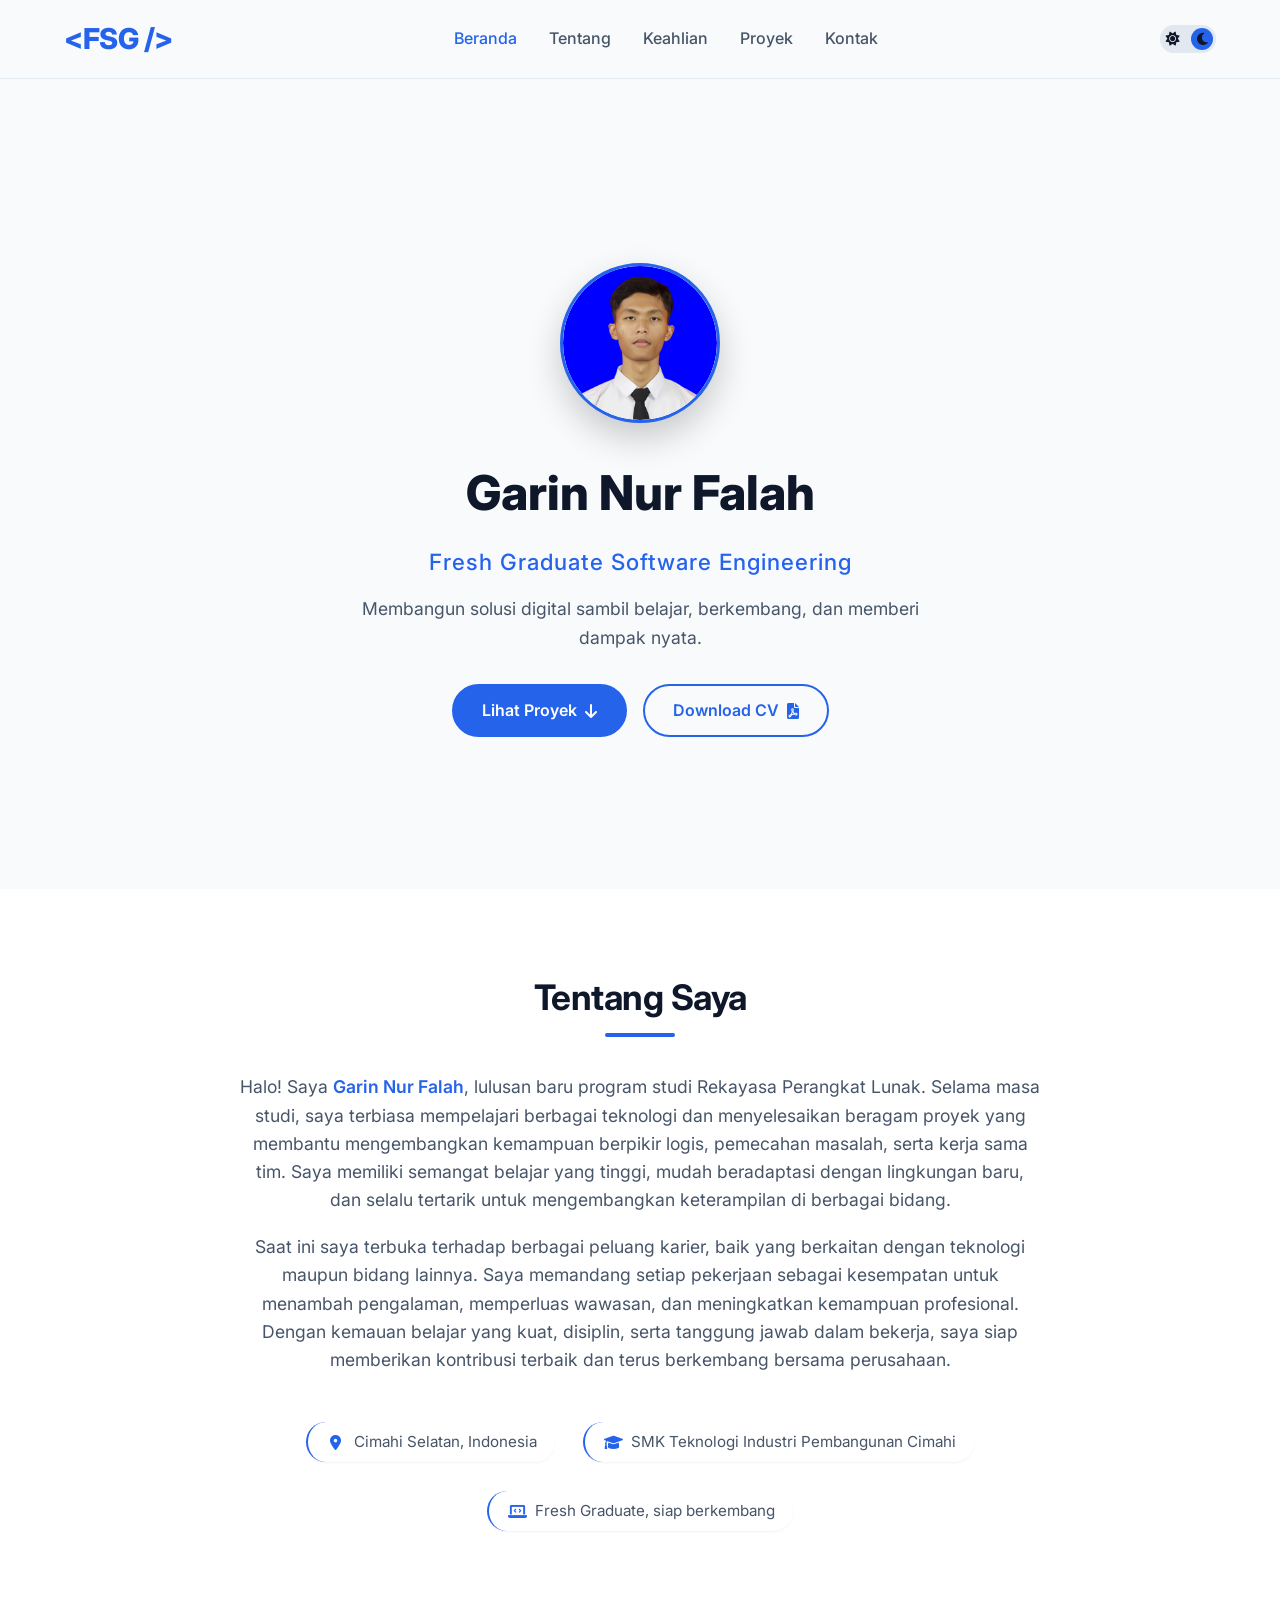
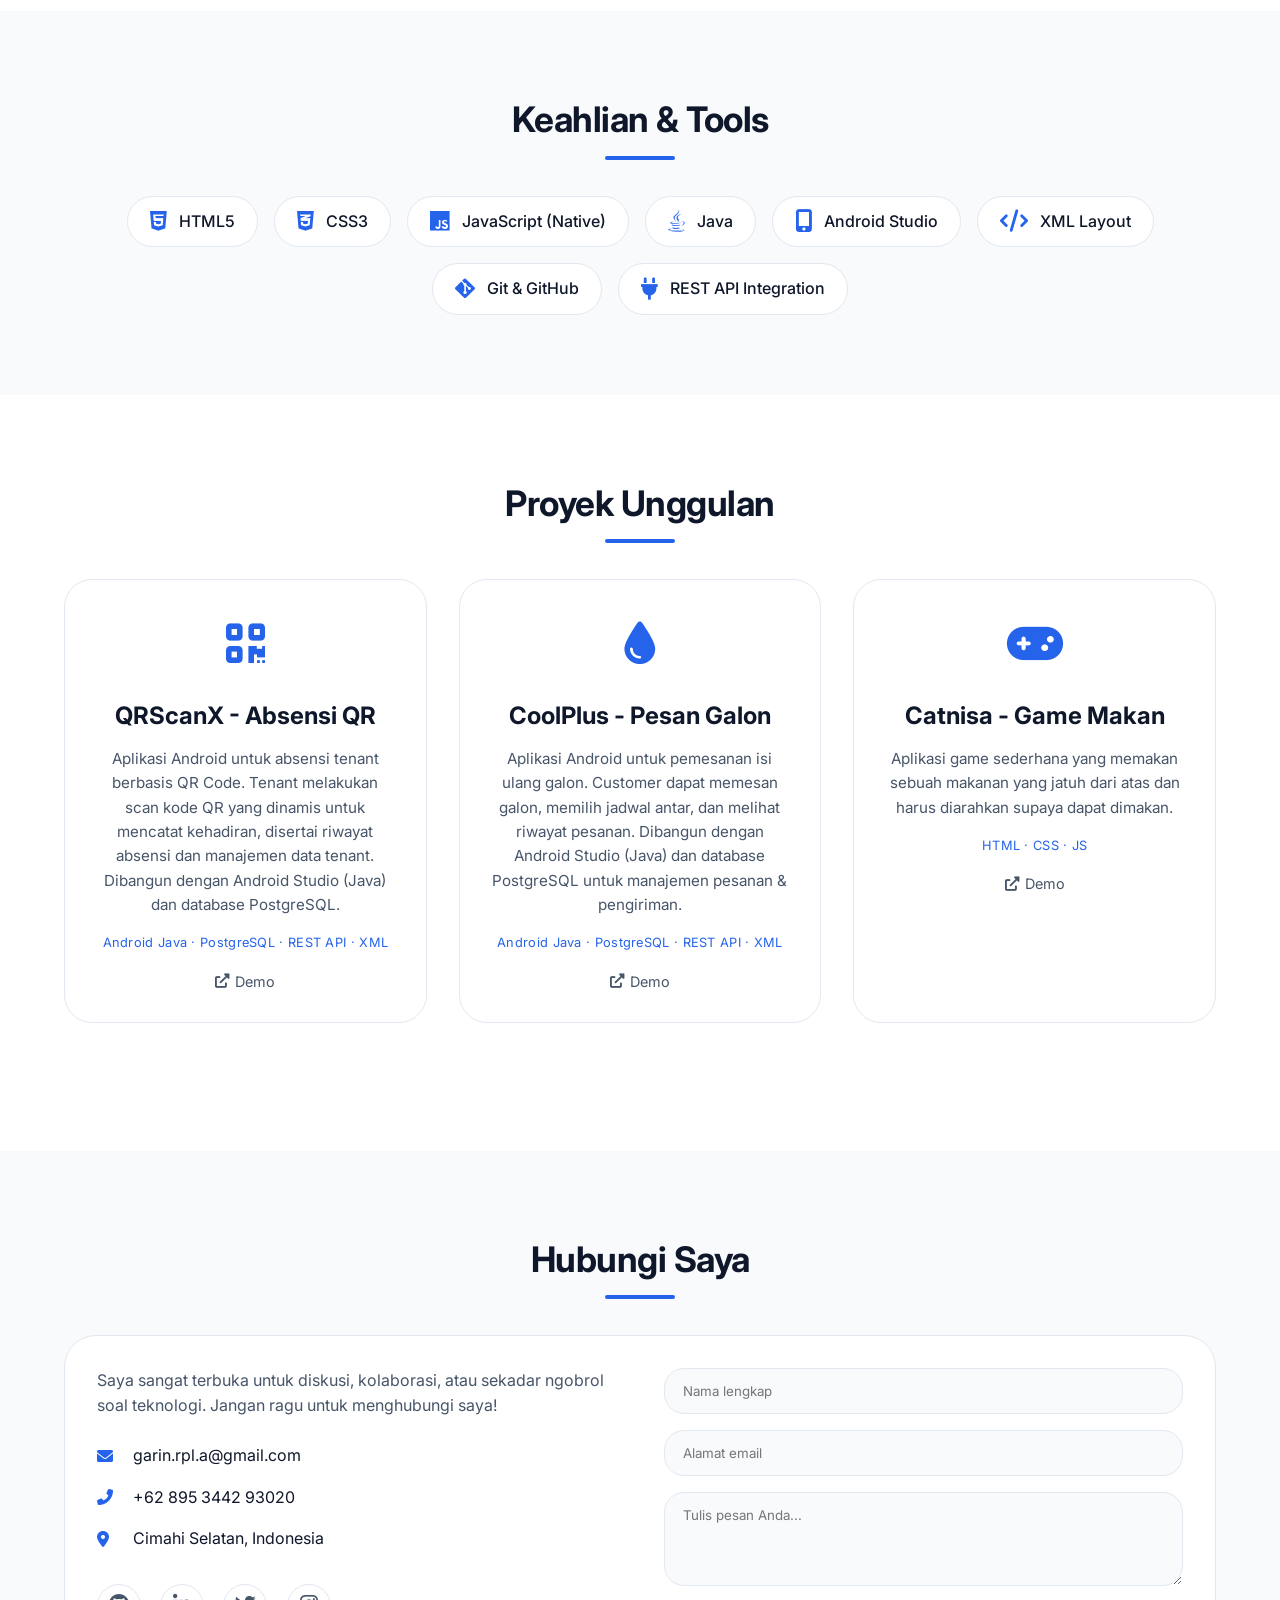
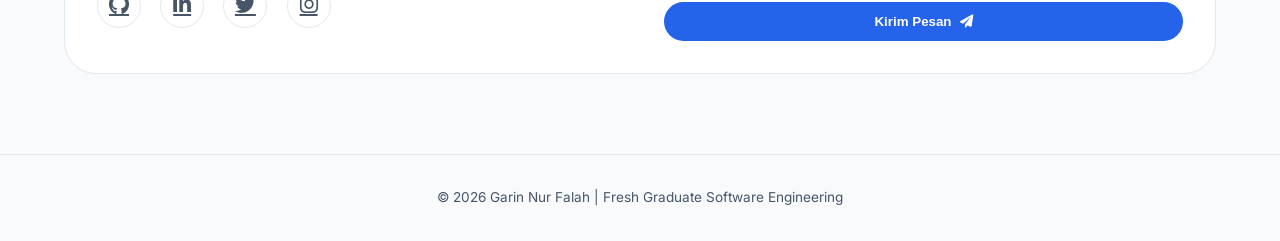
==== index.html @ 26858c57 "Fix HTML encoding issues in index.html" ====
<!DOCTYPE html>
<html lang="id">
<head>
    <meta charset="UTF-8">
    <meta name="viewport" content="width=device-width, initial-scale=1.0, viewport-fit=cover">
    <title>Portofolio | Fresh Graduate Software Engineering</title>
    <link href="https://fonts.googleapis.com/css2?family=Inter:opsz,wght@14..32,300;14..32,400;14..32,600;14..32,700;14..32,800&display=swap" rel="stylesheet">
    <link rel="stylesheet" href="https://cdnjs.cloudflare.com/ajax/libs/font-awesome/6.0.0-beta3/css/all.min.css">
    <link rel="stylesheet" href="style.css">
</head>
<body>
    <nav class="navbar">
        <div class="container nav-container">
            <div class="logo">
                <a href="#">&lt;FSG /&gt;</a>
            </div>
            <ul class="nav-links">
                <li><a href="#home" class="nav-link active">Beranda</a></li>
                <li><a href="#about" class="nav-link">Tentang</a></li>
                <li><a href="#skills" class="nav-link">Keahlian</a></li>
                <li><a href="#projects" class="nav-link">Proyek</a></li>
                <li><a href="#contact" class="nav-link">Kontak</a></li>
            </ul>
            <div class="theme-toggle">
                <i class="fas fa-sun"></i>
                <i class="fas fa-moon"></i>
                <div class="toggle-ball"></div>
            </div>
            <div class="mobile-menu">
                <i class="fas fa-bars"></i>
            </div>
        </div>
    </nav>

    <main>
        <section id="home" class="hero">
            <div class="container hero-container">
                <div class="avatar">
                    <img src="garin.png" alt="Foto Profil">
                </div>
                <h1 class="hero-name">Garin Nur Falah</h1>
                <p class="hero-title">Fresh Graduate Software Engineering</p>
                <p class="hero-desc">Membangun solusi digital sambil belajar, berkembang, dan memberi dampak nyata.</p>
                <div class="hero-buttons">
                    <a href="#projects" class="btn btn-primary">Lihat Proyek <i class="fas fa-arrow-down"></i></a>
                    <a href="#" class="btn btn-outline">Download CV <i class="fas fa-file-pdf"></i></a>
                </div>
            </div>
        </section>

        <section id="about" class="about">
            <div class="container">
                <h2 class="section-title">Tentang Saya</h2>
                <div class="about-content">
                    <p>
                        Halo! Saya <span class="highlight">Garin Nur Falah</span>, lulusan baru program studi Rekayasa Perangkat Lunak.
                        Selama masa studi, saya terbiasa mempelajari berbagai teknologi dan menyelesaikan beragam proyek yang membantu
                        mengembangkan kemampuan berpikir logis, pemecahan masalah, serta kerja sama tim. Saya memiliki semangat belajar yang tinggi,
                        mudah beradaptasi dengan lingkungan baru, dan selalu tertarik untuk mengembangkan keterampilan di berbagai bidang.
                    </p>

                    <p>
                        Saat ini saya terbuka terhadap berbagai peluang karier, baik yang berkaitan dengan teknologi maupun bidang lainnya.
                        Saya memandang setiap pekerjaan sebagai kesempatan untuk menambah pengalaman, memperluas wawasan, dan meningkatkan kemampuan profesional.
                        Dengan kemauan belajar yang kuat, disiplin, serta tanggung jawab dalam bekerja, saya siap memberikan kontribusi terbaik
                        dan terus berkembang bersama perusahaan.
                    </p>
                    <div class="about-info">
                        <div><i class="fas fa-map-marker-alt"></i> Cimahi Selatan, Indonesia</div>
                        <div><i class="fas fa-graduation-cap"></i> SMK Teknologi Industri Pembangunan Cimahi</div>
                        <div><i class="fas fa-laptop-code"></i> Fresh Graduate, siap berkembang</div>
                    </div>
                </div>
            </div>
        </section>

        <section id="skills" class="skills">
    <div class="container">
        <h2 class="section-title">Keahlian & Tools</h2>
        <div class="skills-grid">
            <div class="skill-card"><i class="fab fa-html5"></i> HTML5</div>
            <div class="skill-card"><i class="fab fa-css3-alt"></i> CSS3</div>
            <div class="skill-card"><i class="fab fa-js"></i> JavaScript (Native)</div>
            <div class="skill-card"><i class="fab fa-java"></i> Java</div>
            <div class="skill-card"><i class="fas fa-mobile-alt"></i> Android Studio</div>
            <div class="skill-card"><i class="fas fa-code"></i> XML Layout</div>
            <div class="skill-card"><i class="fab fa-git-alt"></i> Git & GitHub</div>
            <div class="skill-card"><i class="fas fa-plug"></i> REST API Integration</div>
        </div>
    </div>
</section>

        <section id="projects" class="projects">
            <div class="container">
                <h2 class="section-title">Proyek Unggulan</h2>
                <div class="projects-grid">
                   <div class="project-card">
    <div class="project-icon"><i class="fas fa-qrcode"></i></div>
    <h3>QRScanX - Absensi QR</h3>
    <p>Aplikasi Android untuk absensi tenant berbasis QR Code. Tenant melakukan scan kode QR yang dinamis untuk mencatat kehadiran, disertai riwayat absensi dan manajemen data tenant. Dibangun dengan Android Studio (Java) dan database PostgreSQL.</p>
    <div class="project-tech">Android Java · PostgreSQL · REST API · XML</div>
    <div class="project-links">
        <a href="#"><i class="fas fa-external-link-alt"></i> Demo</a>
    </div>
</div>
<div class="project-card">
    <div class="project-icon"><i class="fas fa-tint"></i></div>
    <h3>CoolPlus - Pesan Galon</h3>
    <p>Aplikasi Android untuk pemesanan isi ulang galon. Customer dapat memesan galon, memilih jadwal antar, dan melihat riwayat pesanan. Dibangun dengan Android Studio (Java) dan database PostgreSQL untuk manajemen pesanan & pengiriman.</p>
    <div class="project-tech">Android Java · PostgreSQL · REST API · XML</div>
    <div class="project-links">
        <a href="#"><i class="fas fa-external-link-alt"></i> Demo</a>
    </div>
</div>
<div class="project-card">
    <div class="project-icon"><i class="fas fa-gamepad"></i></div>
    <h3>Catnisa - Game Makan</h3>
    <p>Aplikasi game sederhana yang memakan sebuah makanan yang jatuh dari atas dan harus diarahkan supaya dapat dimakan.</p>
    <div class="project-tech">HTML · CSS · JS</div>
    <div class="project-links">
        <a href="#"><i class="fas fa-external-link-alt"></i> Demo</a>
    </div>
</div>
                </div>
            </div>
        </section>

        <section id="contact" class="contact">
            <div class="container">
                <h2 class="section-title">Hubungi Saya</h2>
                <div class="contact-wrapper">
                    <div class="contact-info">
                        <p>Saya sangat terbuka untuk diskusi, kolaborasi, atau sekadar ngobrol soal teknologi. Jangan ragu untuk menghubungi saya!</p>
                        <div class="contact-details">
                            <div><i class="fas fa-envelope"></i> garin.rpl.a@gmail.com</div>
                            <div><i class="fas fa-phone-alt"></i> +62 895 3442 93020</div>
                            <div><i class="fas fa-map-marker-alt"></i> Cimahi Selatan, Indonesia</div>
                        </div>
                        <div class="social-links">
                            <a href="#" aria-label="GitHub"><i class="fab fa-github"></i></a>
                            <a href="#" aria-label="LinkedIn"><i class="fab fa-linkedin-in"></i></a>
                            <a href="#" aria-label="Twitter"><i class="fab fa-twitter"></i></a>
                            <a href="#" aria-label="Instagram"><i class="fab fa-instagram"></i></a>
                        </div>
                    </div>
                    <form class="contact-form" id="contactForm">
                        <input type="text" placeholder="Nama lengkap" required>
                        <input type="email" placeholder="Alamat email" required>
                        <textarea rows="4" placeholder="Tulis pesan Anda..."></textarea>
                        <button type="submit" class="btn btn-primary">Kirim Pesan <i class="fas fa-paper-plane"></i></button>
                    </form>
                </div>
            </div>
        </section>
    </main>

    <footer class="footer">
        <div class="container">
            <p>&copy; 2026 Garin Nur Falah | Fresh Graduate Software Engineering</p>
        </div>
    </footer>

    <script src="script.js"></script>
</body>
</html>
---- style.css ----
/* RESET & VARIABLES GLOBAL - Tema Profesional (Biru Slate) */
* {
    margin: 0;
    padding: 0;
    box-sizing: border-box;
}

html {
    scroll-behavior: smooth;
}

body {
    font-family: 'Inter', sans-serif;
    background-color: var(--bg-primary);
    color: var(--text-primary);
    line-height: 1.6;
    overflow-x: hidden;
    transition: background-color 0.3s ease, color 0.2s ease;
}

/* Default: Dark Mode */
:root {
    --bg-primary: #0f172a;
    --bg-secondary: #1e293b;
    --card-bg: #1e293b;
    --accent: #3b82f6;
    --accent-hover: #2563eb;
    --text-primary: #f1f5f9;
    --text-secondary: #cbd5e1;
    --border-light: #334155;
    --transition: all 0.3s cubic-bezier(0.25, 0.46, 0.45, 0.94);
}

/* Light Mode */
body.light-mode {
    --bg-primary: #f8fafc;
    --bg-secondary: #ffffff;
    --card-bg: #ffffff;
    --accent: #2563eb;
    --accent-hover: #1d4ed8;
    --text-primary: #0f172a;
    --text-secondary: #475569;
    --border-light: #e2e8f0;
}

.container {
    max-width: 1200px;
    margin: 0 auto;
    padding: 0 24px;
}

/* TYPOGRAPHY - tanpa gradasi */
.section-title {
    font-size: 2.2rem;
    font-weight: 700;
    text-align: center;
    margin-bottom: 3rem;
    position: relative;
    display: inline-block;
    width: 100%;
    letter-spacing: -0.5px;
    color: var(--text-primary);
}

.section-title::after {
    content: '';
    position: absolute;
    bottom: -12px;
    left: 50%;
    transform: translateX(-50%);
    width: 70px;
    height: 4px;
    background: var(--accent);
    border-radius: 4px;
}

/* NAVBAR */
.navbar {
    position: sticky;
    top: 0;
    background: var(--bg-primary);
    backdrop-filter: blur(0px);
    z-index: 1000;
    border-bottom: 1px solid var(--border-light);
    padding: 1rem 0;
    transition: background 0.3s;
}

.nav-container {
    display: flex;
    justify-content: space-between;
    align-items: center;
}

.logo a {
    font-size: 1.8rem;
    font-weight: 800;
    text-decoration: none;
    color: var(--accent);
    letter-spacing: -0.5px;
}

.nav-links {
    display: flex;
    gap: 2rem;
    list-style: none;
}

.nav-link {
    text-decoration: none;
    color: var(--text-secondary);
    font-weight: 500;
    transition: var(--transition);
    font-size: 1rem;
}

.nav-link:hover, .nav-link.active {
    color: var(--accent);
}

/* Theme Toggle Switch (modern slider) */
.theme-toggle {
    width: 56px;
    height: 28px;
    background: var(--border-light);
    border-radius: 40px;
    display: flex;
    align-items: center;
    justify-content: space-between;
    padding: 0 6px;
    position: relative;
    cursor: pointer;
    transition: 0.2s;
}

.theme-toggle i {
    font-size: 14px;
    color: var(--text-primary);
    z-index: 1;
}

.theme-toggle .toggle-ball {
    position: absolute;
    width: 22px;
    height: 22px;
    background: var(--accent);
    border-radius: 50%;
    left: 3px;
    transition: transform 0.25s ease;
}

body.light-mode .theme-toggle .toggle-ball {
    transform: translateX(28px);
}

.mobile-menu {
    display: none;
    font-size: 1.6rem;
    cursor: pointer;
    color: var(--text-primary);
}

/* HERO */
.hero {
    min-height: 90vh;
    display: flex;
    align-items: center;
    text-align: center;
    padding: 4rem 0 2rem;
}

.hero-container {
    display: flex;
    flex-direction: column;
    align-items: center;
}

.avatar {
    width: 160px;
    height: 160px;
    background: var(--bg-secondary);
    border-radius: 50%;
    display: flex;
    align-items: center;
    justify-content: center;
    margin-bottom: 2rem;
    border: 3px solid var(--accent);
    box-shadow: 0 15px 35px rgba(0, 0, 0, 0.2);
    transition: var(--transition);
    overflow: hidden;
}

.avatar img {
    width: 100%;
    height: 100%;
    object-fit: cover;
    border-radius: 50%;
}

.hero-name {
    font-size: 3rem;
    font-weight: 800;
    color: var(--text-primary);
    margin-bottom: 0.75rem;
}

.hero-title {
    font-size: 1.4rem;
    font-weight: 500;
    color: var(--accent);
    letter-spacing: 1px;
    margin-bottom: 1rem;
}

.hero-desc {
    color: var(--text-secondary);
    max-width: 600px;
    margin-bottom: 2rem;
    font-size: 1.1rem;
}

/* BUTTONS */
.btn {
    display: inline-flex;
    align-items: center;
    gap: 8px;
    padding: 12px 28px;
    border-radius: 40px;
    font-weight: 600;
    text-decoration: none;
    transition: var(--transition);
    border: 2px solid transparent;
    cursor: pointer;
}

.btn-primary {
    background: var(--accent);
    color: #ffffff;
    border-color: var(--accent);
}

.btn-primary:hover {
    background: transparent;
    color: var(--accent);
    border-color: var(--accent);
    transform: translateY(-3px);
}

.btn-outline {
    border: 2px solid var(--accent);
    color: var(--accent);
    background: transparent;
}

.btn-outline:hover {
    background: var(--accent);
    color: #ffffff;
    transform: translateY(-3px);
}

.hero-buttons {
    display: flex;
    gap: 1rem;
    flex-wrap: wrap;
    justify-content: center;
}

/* ABOUT */
.about {
    padding: 5rem 0;
    background-color: var(--bg-secondary);
}

.about-content {
    max-width: 800px;
    margin: 0 auto;
    text-align: center;
    font-size: 1.1rem;
    color: var(--text-secondary);
}

.about-content p {
    margin-bottom: 1.2rem;
}

.highlight {
    color: var(--accent);
    font-weight: 600;
}

.about-info {
    display: flex;
    flex-wrap: wrap;
    justify-content: center;
    gap: 1.8rem;
    margin-top: 2rem;
    padding-top: 1rem;
}

.about-info div {
    display: flex;
    align-items: center;
    gap: 8px;
    font-size: 0.95rem;
    background: var(--card-bg);
    padding: 8px 18px;
    border-radius: 40px;
    border-left: 2px solid var(--accent);
    box-shadow: 0 1px 2px rgba(0,0,0,0.05);
}

.about-info i {
    color: var(--accent);
    width: 20px;
}

/* SKILLS */
.skills {
    padding: 5rem 0;
}

.skills-grid {
    display: flex;
    flex-wrap: wrap;
    justify-content: center;
    gap: 1rem;
}

.skill-card {
    background: var(--card-bg);
    padding: 12px 22px;
    border-radius: 40px;
    display: inline-flex;
    align-items: center;
    gap: 12px;
    font-weight: 500;
    font-size: 1rem;
    transition: var(--transition);
    border: 1px solid var(--border-light);
    color: var(--text-primary);
}

.skill-card i {
    font-size: 1.4rem;
    color: var(--accent);
}

.skill-card:hover {
    transform: translateY(-5px);
    border-color: var(--accent);
    box-shadow: 0 10px 20px rgba(59, 130, 246, 0.15);
    background: var(--bg-secondary);
}

/* PROJECTS */
.projects {
    padding: 5rem 0;
    background: var(--bg-secondary);
}

.projects-grid {
    display: grid;
    grid-template-columns: repeat(auto-fit, minmax(320px, 1fr));
    gap: 2rem;
    margin-bottom: 3rem;
}

.project-card {
    background: var(--card-bg);
    border-radius: 28px;
    padding: 1.8rem;
    transition: var(--transition);
    border: 1px solid var(--border-light);
    text-align: center;
    color: var(--text-primary);
}

.project-card:hover {
    transform: translateY(-8px);
    border-color: var(--accent);
    box-shadow: 0 20px 30px -12px rgba(0, 0, 0, 0.2);
}

.project-icon {
    font-size: 2.8rem;
    color: var(--accent);
    margin-bottom: 1rem;
}

.project-card h3 {
    font-size: 1.5rem;
    margin-bottom: 0.75rem;
}

.project-card p {
    color: var(--text-secondary);
    font-size: 0.95rem;
    margin-bottom: 1rem;
}

.project-tech {
    font-size: 0.8rem;
    color: var(--accent);
    margin: 1rem 0;
    letter-spacing: 0.3px;
}

.project-links {
    display: flex;
    justify-content: center;
    gap: 1.5rem;
}

.project-links a {
    text-decoration: none;
    color: var(--text-secondary);
    transition: var(--transition);
    font-size: 0.9rem;
    display: inline-flex;
    align-items: center;
    gap: 6px;
}

.project-links a:hover {
    color: var(--accent);
}

.more-projects {
    text-align: center;
}

/* CONTACT */
.contact {
    padding: 5rem 0;
}

.contact-wrapper {
    display: grid;
    grid-template-columns: 1fr 1fr;
    gap: 3rem;
    background: var(--bg-secondary);
    border-radius: 32px;
    padding: 2rem;
    border: 1px solid var(--border-light);
}

.contact-info p {
    color: var(--text-secondary);
    margin-bottom: 1.5rem;
}

.contact-details div {
    margin-bottom: 1rem;
    display: flex;
    align-items: center;
    gap: 12px;
    color: var(--text-primary);
}

.contact-details i {
    color: var(--accent);
    width: 24px;
}

.social-links {
    display: flex;
    gap: 1.2rem;
    margin-top: 2rem;
}

.social-links a {
    background: var(--card-bg);
    width: 44px;
    height: 44px;
    display: flex;
    align-items: center;
    justify-content: center;
    border-radius: 50%;
    font-size: 1.3rem;
    color: var(--text-secondary);
    transition: var(--transition);
    border: 1px solid var(--border-light);
}

.social-links a:hover {
    background: var(--accent);
    color: #ffffff;
    transform: translateY(-3px);
}

.contact-form {
    display: flex;
    flex-direction: column;
    gap: 1rem;
}

.contact-form input, .contact-form textarea {
    background: var(--bg-primary);
    border: 1px solid var(--border-light);
    padding: 14px 18px;
    border-radius: 20px;
    color: var(--text-primary);
    font-family: inherit;
    transition: var(--transition);
}

.contact-form input:focus, .contact-form textarea:focus {
    outline: none;
    border-color: var(--accent);
    box-shadow: 0 0 0 2px rgba(59, 130, 246, 0.2);
}

.contact-form button {
    background: var(--accent);
    border: none;
    font-weight: 600;
    justify-content: center;
    color: white;
}

/* FOOTER */
.footer {
    padding: 2rem 0;
    text-align: center;
    border-top: 1px solid var(--border-light);
    color: var(--text-secondary);
    font-size: 0.85rem;
}

.footer i {
    margin: 0 4px;
}

/* ANIMASI FADE-IN */
.fade-section {
    opacity: 0;
    transform: translateY(30px);
    transition: opacity 0.7s ease, transform 0.7s ease;
}

.fade-section.visible {
    opacity: 1;
    transform: translateY(0);
}

/* RESPONSIVE */
@media (max-width: 768px) {
    .nav-links {
        position: fixed;
        top: 70px;
        left: -100%;
        width: 70%;
        height: calc(100vh - 70px);
        background: var(--bg-primary);
        backdrop-filter: blur(0px);
        flex-direction: column;
        align-items: center;
        justify-content: center;
        transition: 0.3s ease;
        gap: 2rem;
        border-right: 1px solid var(--border-light);
        z-index: 999;
    }

    .nav-links.active {
        left: 0;
    }

    .mobile-menu {
        display: block;
    }

    .hero-name {
        font-size: 2.2rem;
    }

    .hero-title {
        font-size: 1.2rem;
    }

    .contact-wrapper {
        grid-template-columns: 1fr;
    }

    .section-title {
        font-size: 1.9rem;
    }
    
    .about-info {
        flex-direction: column;
        align-items: center;
    }

    .theme-toggle {
        margin-right: 1rem;
    }
}

@media (max-width: 480px) {
    .container {
        padding: 0 20px;
    }
    
    .hero-buttons {
        flex-direction: column;
        width: 80%;
    }
    
    .btn {
        justify-content: center;
    }
}
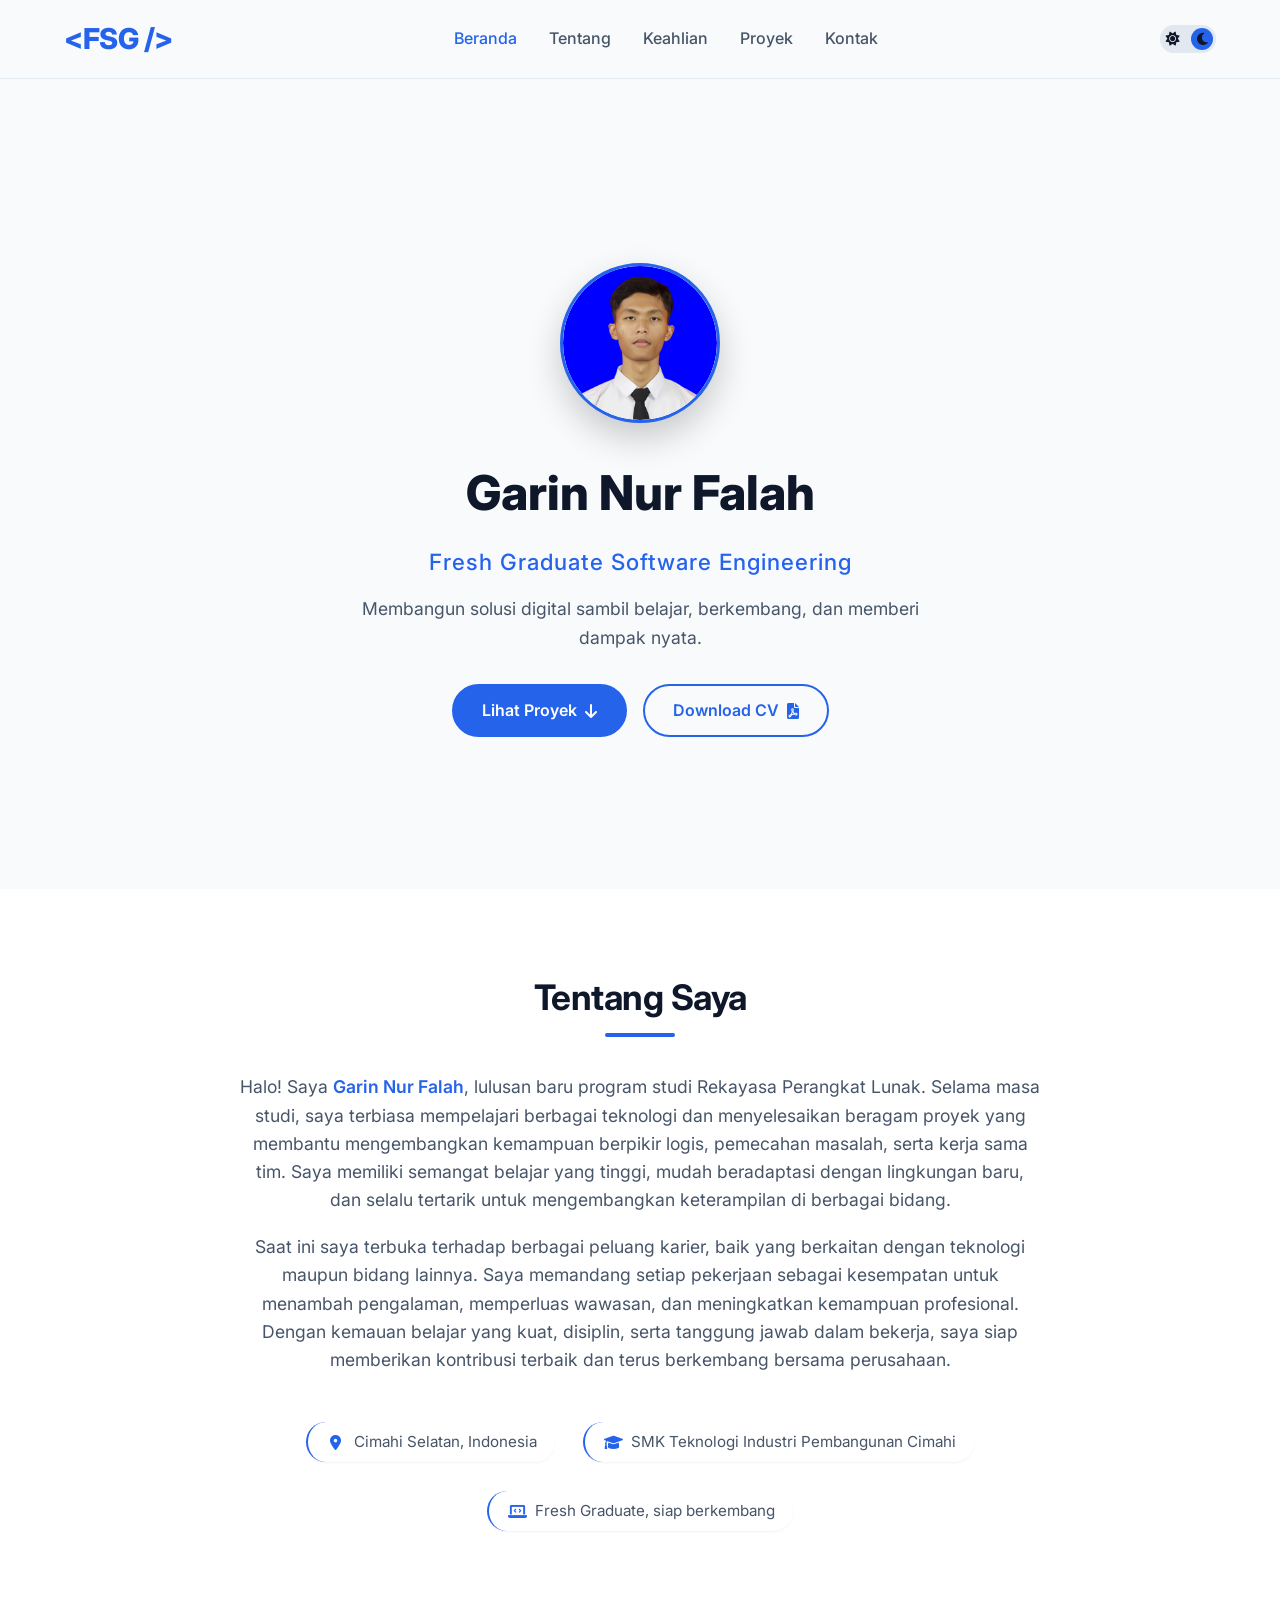
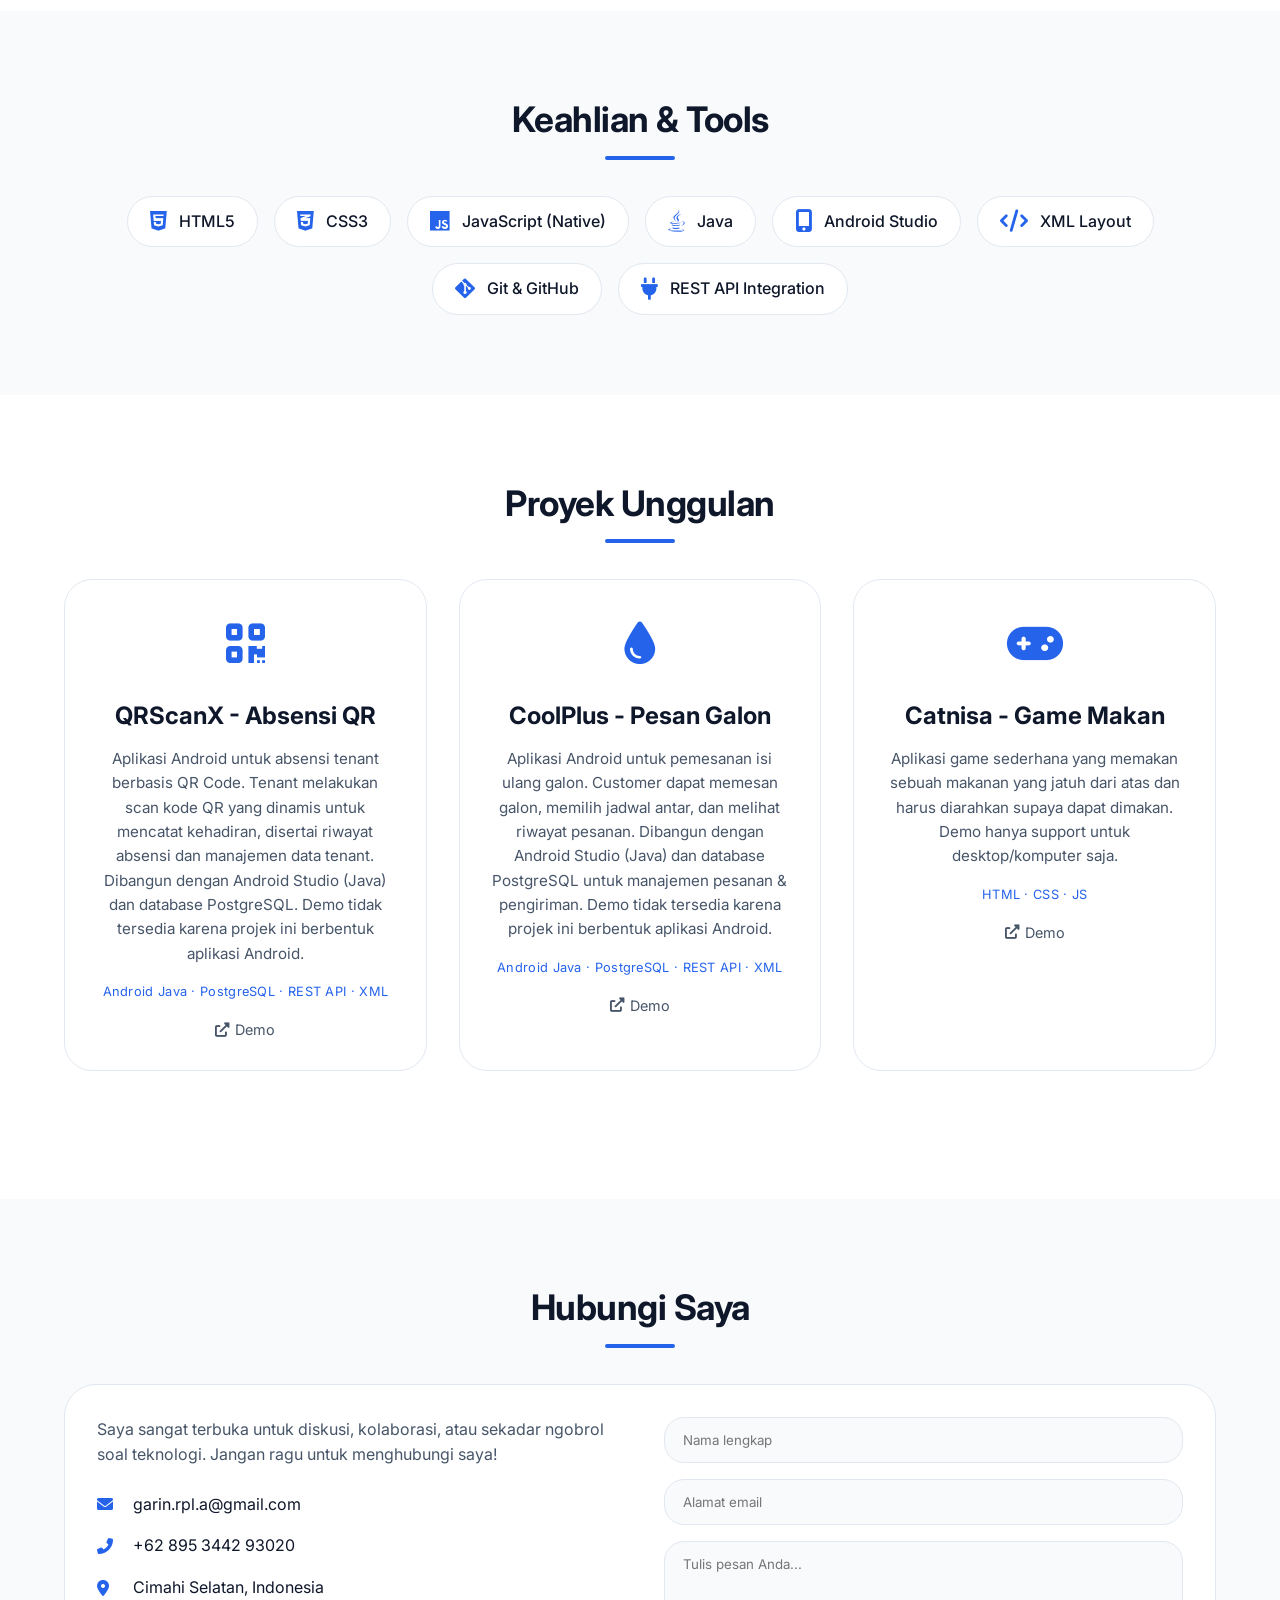
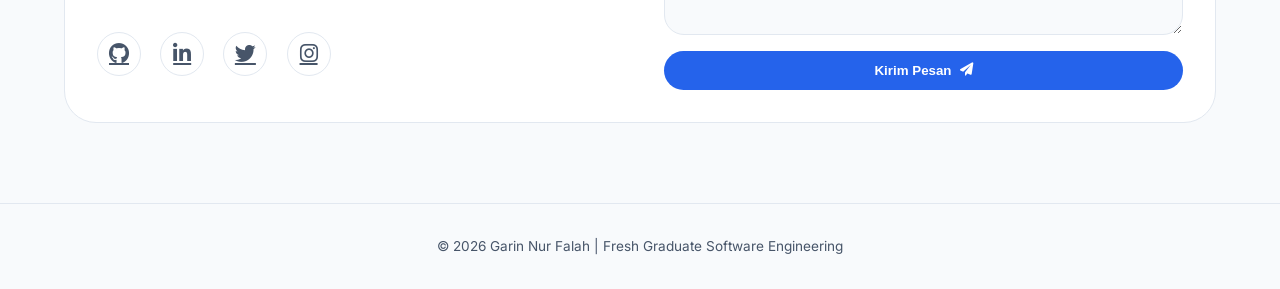
==== commit 18048a30: "Fix HTML encoding issues in index.html" ====
--- a/index.html
+++ b/index.html
@@ -95,32 +95,32 @@
                 <h2 class="section-title">Proyek Unggulan</h2>
                 <div class="projects-grid">
                    <div class="project-card">
-    <div class="project-icon"><i class="fas fa-qrcode"></i></div>
-    <h3>QRScanX - Absensi QR</h3>
-    <p>Aplikasi Android untuk absensi tenant berbasis QR Code. Tenant melakukan scan kode QR yang dinamis untuk mencatat kehadiran, disertai riwayat absensi dan manajemen data tenant. Dibangun dengan Android Studio (Java) dan database PostgreSQL.</p>
-    <div class="project-tech">Android Java · PostgreSQL · REST API · XML</div>
-    <div class="project-links">
-        <a href="#"><i class="fas fa-external-link-alt"></i> Demo</a>
-    </div>
-</div>
-<div class="project-card">
-    <div class="project-icon"><i class="fas fa-tint"></i></div>
-    <h3>CoolPlus - Pesan Galon</h3>
-    <p>Aplikasi Android untuk pemesanan isi ulang galon. Customer dapat memesan galon, memilih jadwal antar, dan melihat riwayat pesanan. Dibangun dengan Android Studio (Java) dan database PostgreSQL untuk manajemen pesanan & pengiriman.</p>
-    <div class="project-tech">Android Java · PostgreSQL · REST API · XML</div>
-    <div class="project-links">
-        <a href="#"><i class="fas fa-external-link-alt"></i> Demo</a>
-    </div>
-</div>
-<div class="project-card">
-    <div class="project-icon"><i class="fas fa-gamepad"></i></div>
-    <h3>Catnisa - Game Makan</h3>
-    <p>Aplikasi game sederhana yang memakan sebuah makanan yang jatuh dari atas dan harus diarahkan supaya dapat dimakan.</p>
-    <div class="project-tech">HTML · CSS · JS</div>
-    <div class="project-links">
-        <a href="#"><i class="fas fa-external-link-alt"></i> Demo</a>
-    </div>
-</div>
+                    <div class="project-icon"><i class="fas fa-qrcode"></i></div>
+                        <h3>QRScanX - Absensi QR</h3>
+                        <p>Aplikasi Android untuk absensi tenant berbasis QR Code. Tenant melakukan scan kode QR yang dinamis untuk mencatat kehadiran, disertai riwayat absensi dan manajemen data tenant. Dibangun dengan Android Studio (Java) dan database PostgreSQL. Demo tidak tersedia karena projek ini berbentuk aplikasi Android.</p>
+                        <div class="project-tech">Android Java · PostgreSQL · REST API · XML</div>
+                        <div class="project-links">
+                            <a href="#"><i class="fas fa-external-link-alt"></i> Demo</a>
+                        </div>
+                    </div>
+                    <div class="project-card">
+                        <div class="project-icon"><i class="fas fa-tint"></i></div>
+                        <h3>CoolPlus - Pesan Galon</h3>
+                        <p>Aplikasi Android untuk pemesanan isi ulang galon. Customer dapat memesan galon, memilih jadwal antar, dan melihat riwayat pesanan. Dibangun dengan Android Studio (Java) dan database PostgreSQL untuk manajemen pesanan & pengiriman. Demo tidak tersedia karena projek ini berbentuk aplikasi Android.</p>
+                        <div class="project-tech">Android Java · PostgreSQL · REST API · XML</div>
+                        <div class="project-links">
+                            <a href="#"><i class="fas fa-external-link-alt"></i> Demo</a>
+                        </div>
+                    </div>
+                    <div class="project-card">
+                        <div class="project-icon"><i class="fas fa-gamepad"></i></div>
+                        <h3>Catnisa - Game Makan</h3>
+                        <p>Aplikasi game sederhana yang memakan sebuah makanan yang jatuh dari atas dan harus diarahkan supaya dapat dimakan. Demo hanya support untuk desktop/komputer saja.</p>
+                        <div class="project-tech">HTML · CSS · JS</div>
+                        <div class="project-links">
+                            <a href="gindex.html"><i class="fas fa-external-link-alt"></i> Demo</a>
+                        </div>
+                    </div>
                 </div>
             </div>
         </section>
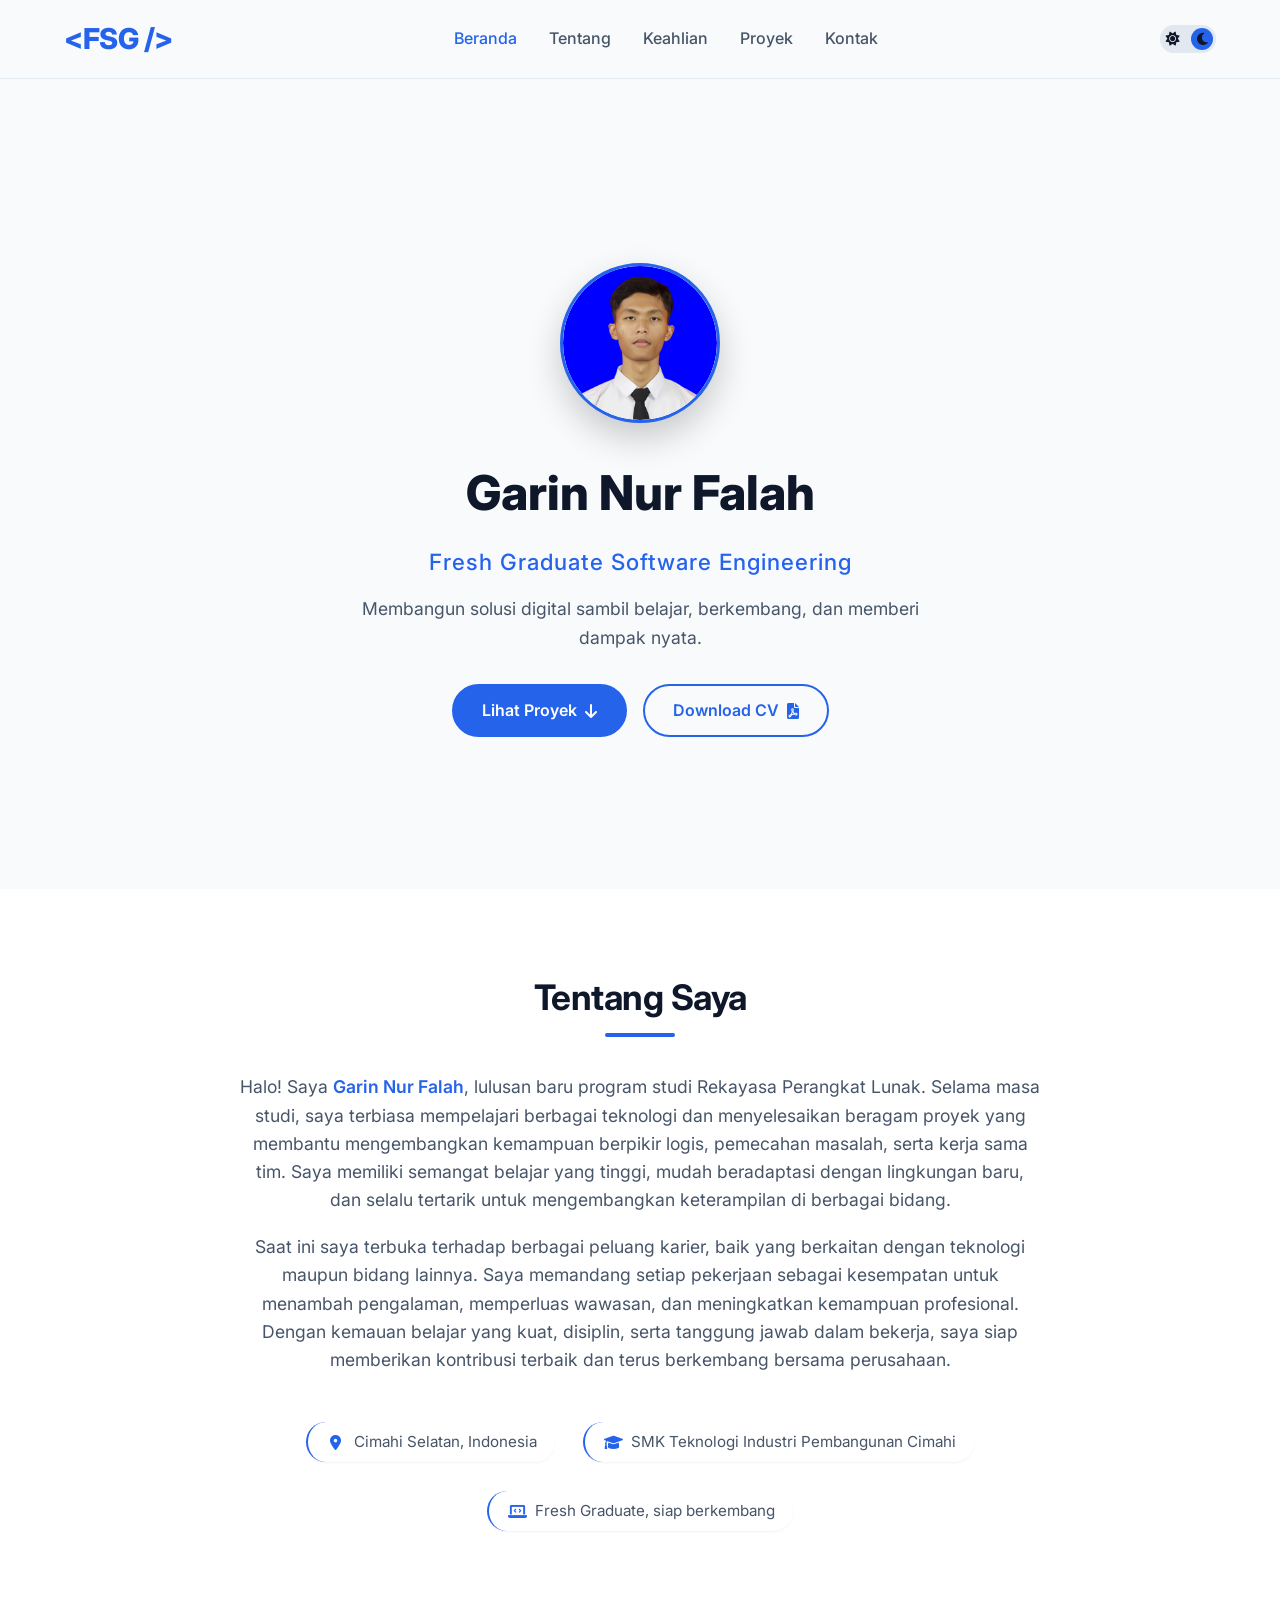
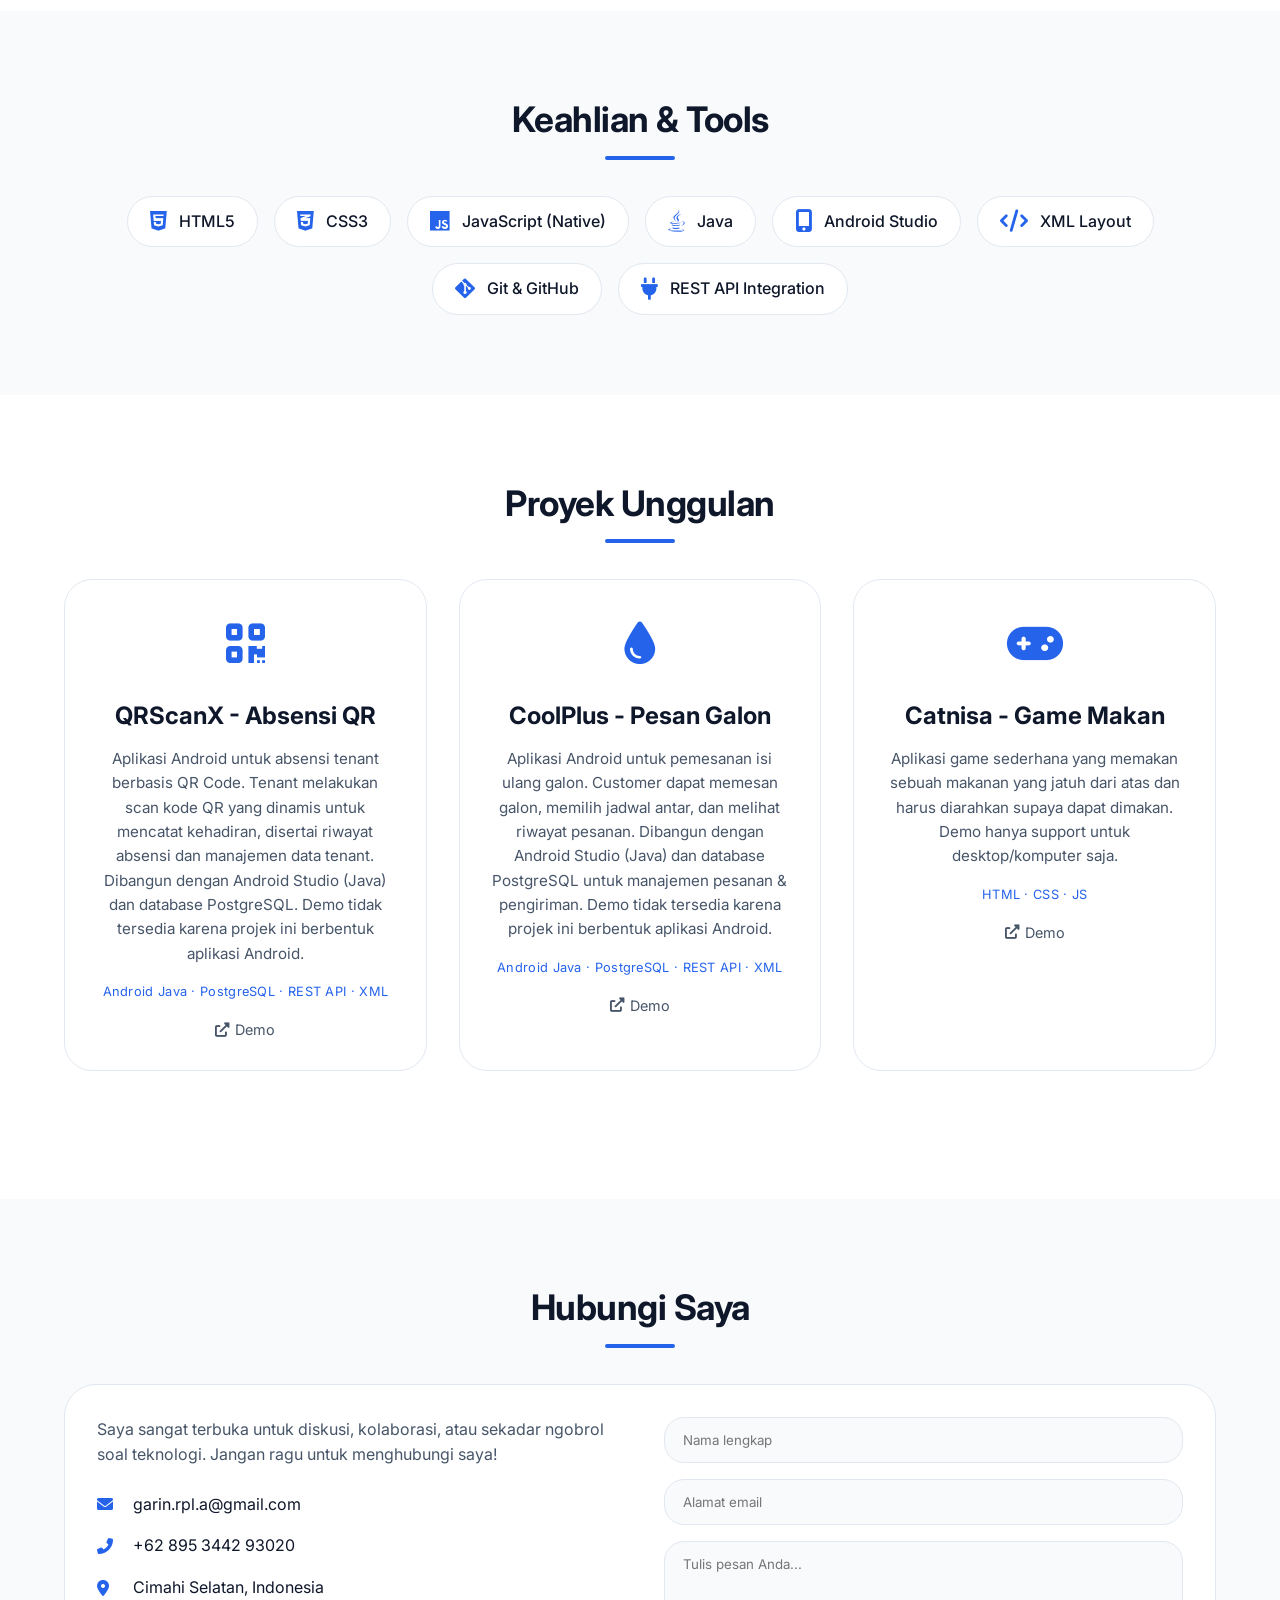
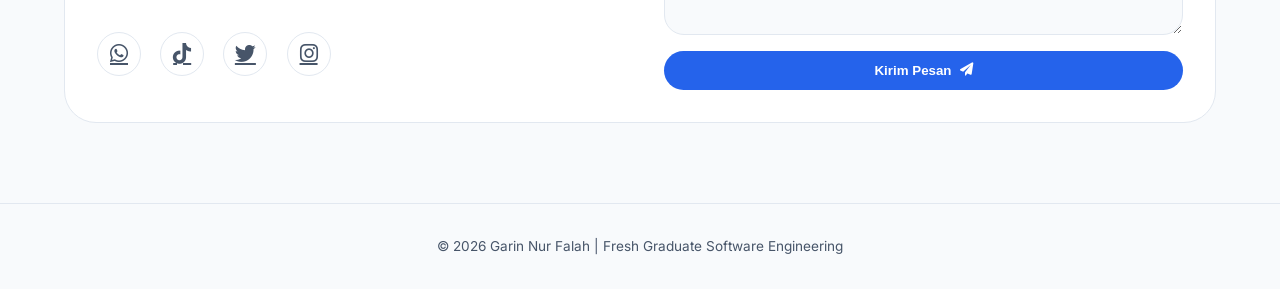
==== commit 272ce8f1: "Fix HTML formatting and structure add link" ====
--- a/index.html
+++ b/index.html
@@ -137,10 +137,10 @@
                             <div><i class="fas fa-map-marker-alt"></i> Cimahi Selatan, Indonesia</div>
                         </div>
                         <div class="social-links">
-                            <a href="#" aria-label="GitHub"><i class="fab fa-github"></i></a>
-                            <a href="#" aria-label="LinkedIn"><i class="fab fa-linkedin-in"></i></a>
+                            <a href="https://wa.me/62895344293020?text=Selamat%20pagi%20garin" aria-label="GitHub"><i class="fab fa-whatsapp"></i></a>
+                            <a href="#" aria-label="LinkedIn"><i class="fab fa-tiktok"></i></a>
                             <a href="#" aria-label="Twitter"><i class="fab fa-twitter"></i></a>
-                            <a href="#" aria-label="Instagram"><i class="fab fa-instagram"></i></a>
+                            <a href="https://www.instagram.com/gnfishere?igsh=azNmd2w3ejU0eDRv" aria-label="Instagram"><i class="fab fa-instagram"></i></a>
                         </div>
                     </div>
                     <form class="contact-form" id="contactForm">
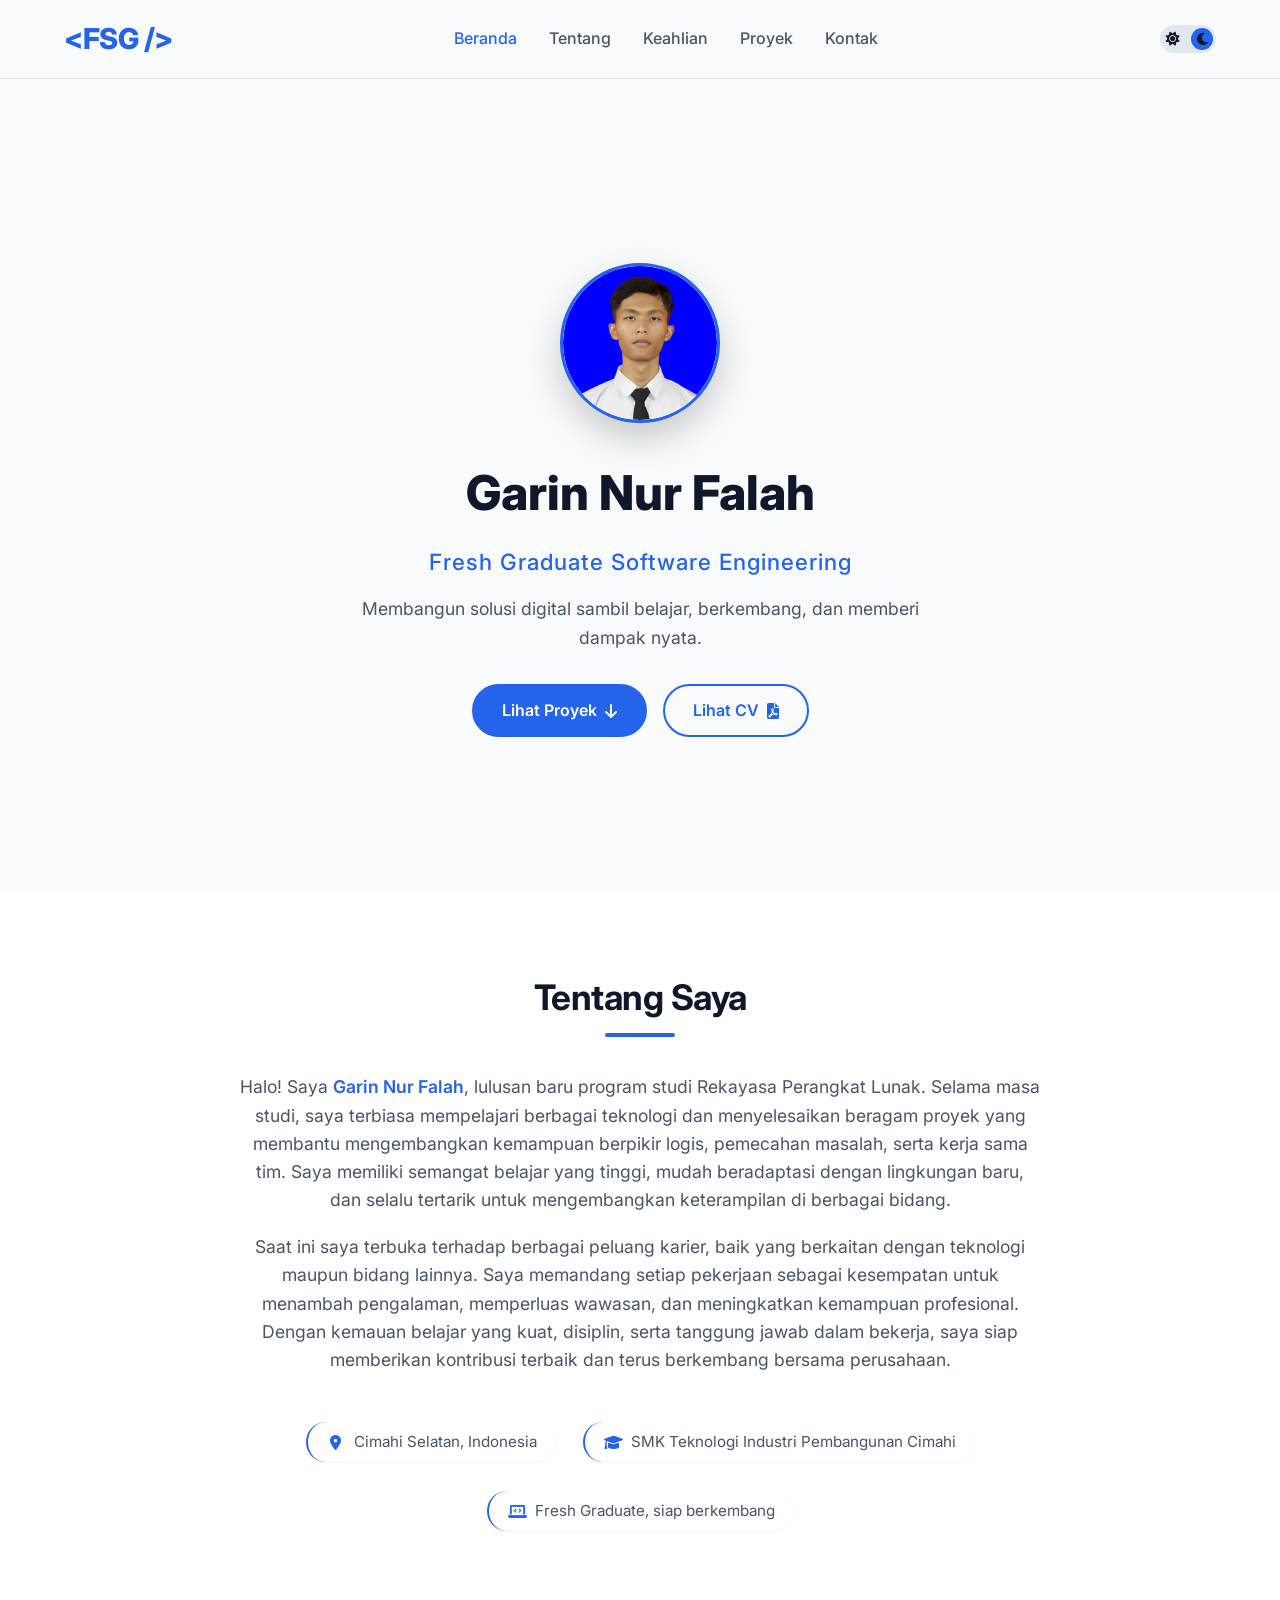
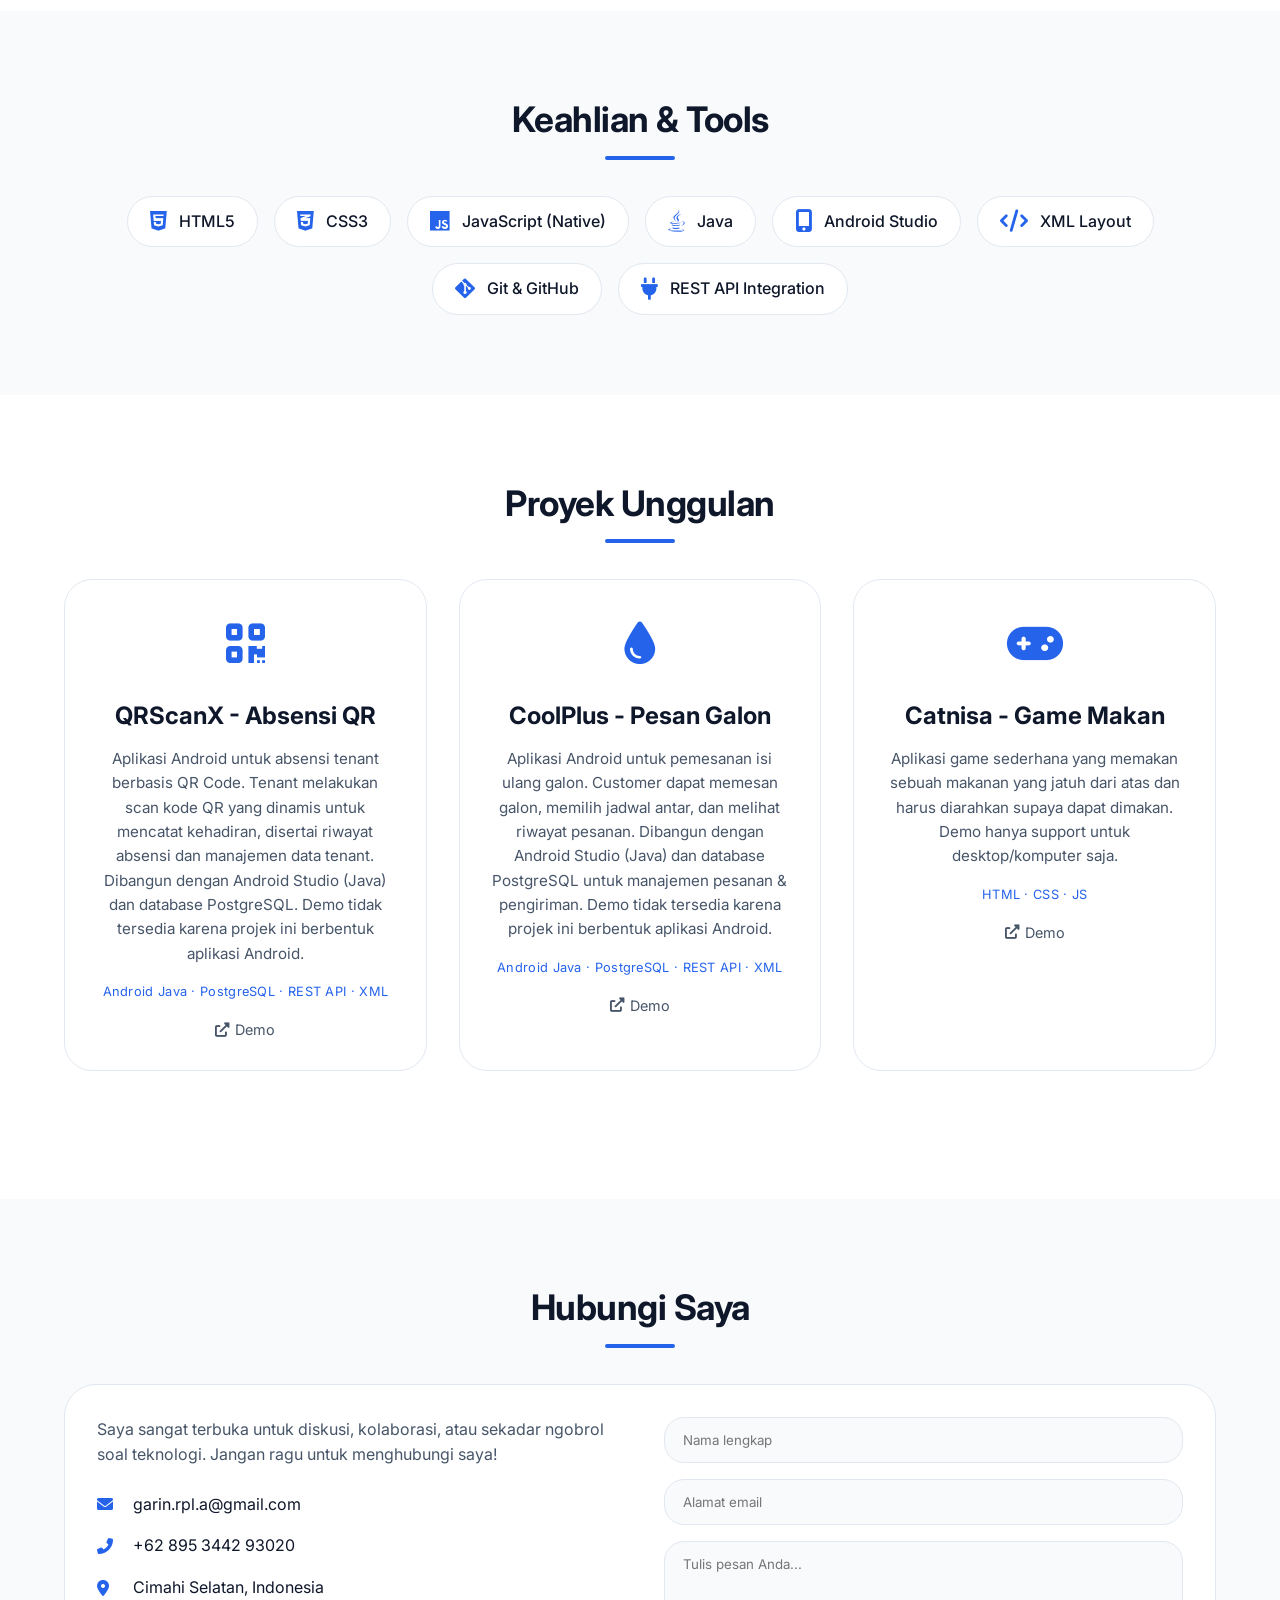
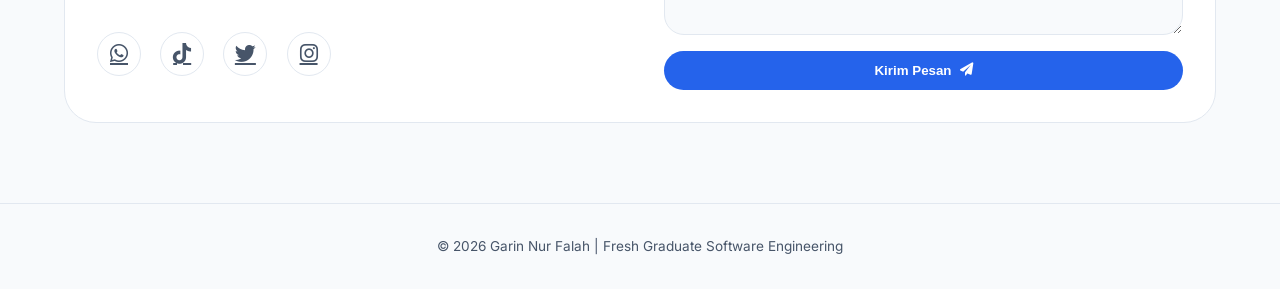
==== commit 1c8e060a: "Fix HTML formatting and structure add file cv link" ====
--- a/index.html
+++ b/index.html
@@ -43,7 +43,7 @@
                 <p class="hero-desc">Membangun solusi digital sambil belajar, berkembang, dan memberi dampak nyata.</p>
                 <div class="hero-buttons">
                     <a href="#projects" class="btn btn-primary">Lihat Proyek <i class="fas fa-arrow-down"></i></a>
-                    <a href="#" class="btn btn-outline">Download CV <i class="fas fa-file-pdf"></i></a>
+                    <a href="https://drive.google.com/file/d/13CNF9sEGM7fuDnyTnQ1Wgf6ubqKePRch/view?usp=drivesdk" class="btn btn-outline">Lihat CV <i class="fas fa-file-pdf"></i></a>
                 </div>
             </div>
         </section>
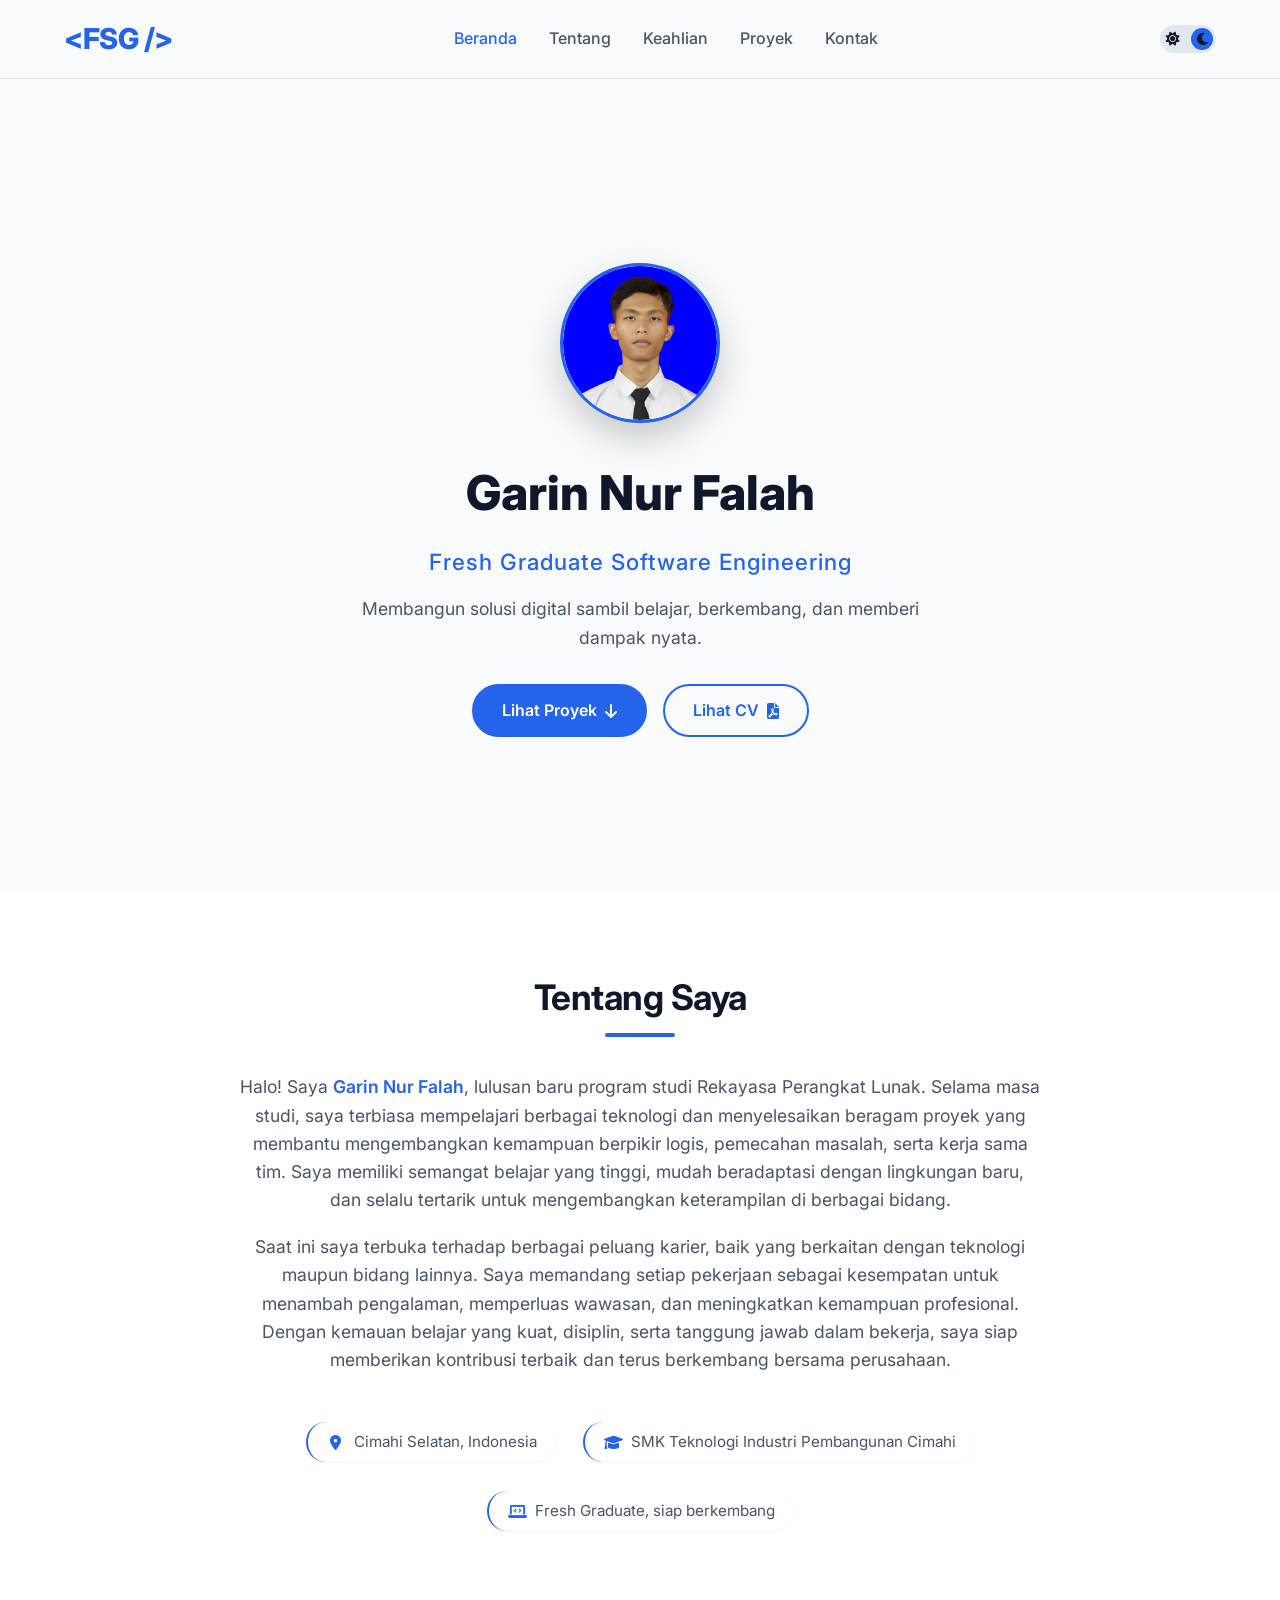
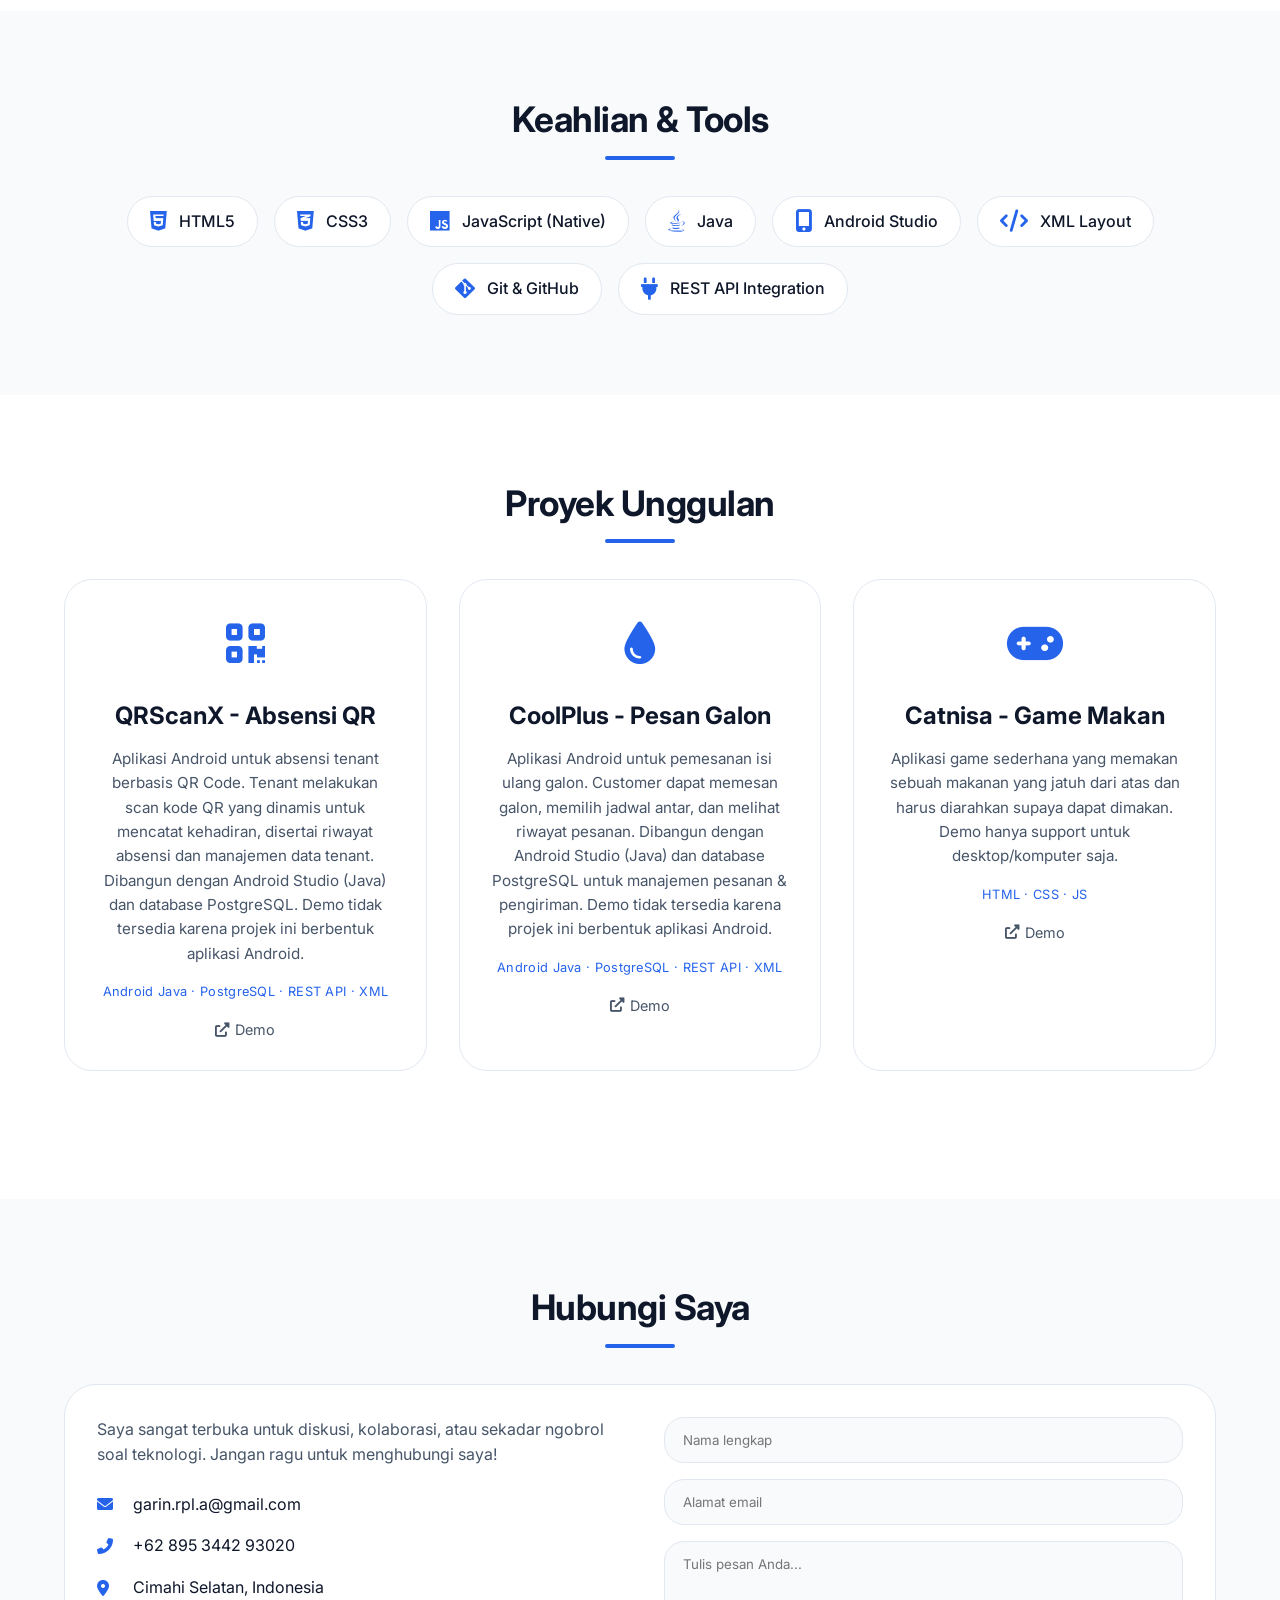
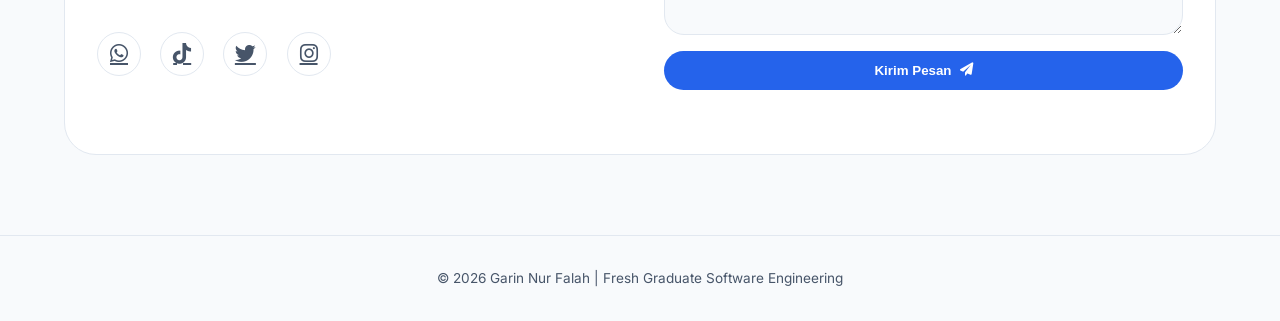
==== commit 30c3dce1: "Update index.html" ====
--- a/index.html
+++ b/index.html
@@ -144,11 +144,14 @@
                         </div>
                     </div>
                     <form class="contact-form" id="contactForm">
-                        <input type="text" placeholder="Nama lengkap" required>
-                        <input type="email" placeholder="Alamat email" required>
-                        <textarea rows="4" placeholder="Tulis pesan Anda..."></textarea>
-                        <button type="submit" class="btn btn-primary">Kirim Pesan <i class="fas fa-paper-plane"></i></button>
-                    </form>
+    <input type="text" name="name" placeholder="Nama lengkap" required>
+    <input type="email" name="email" placeholder="Alamat email" required>
+    <textarea name="message" rows="4" placeholder="Tulis pesan Anda..." required></textarea>
+    <button type="submit" class="btn btn-primary">
+        Kirim Pesan <i class="fas fa-paper-plane"></i>
+    </button>
+    <div id="formStatus" style="margin-top: 1rem; font-size: 0.9rem;"></div>
+</form>
                 </div>
             </div>
         </section>
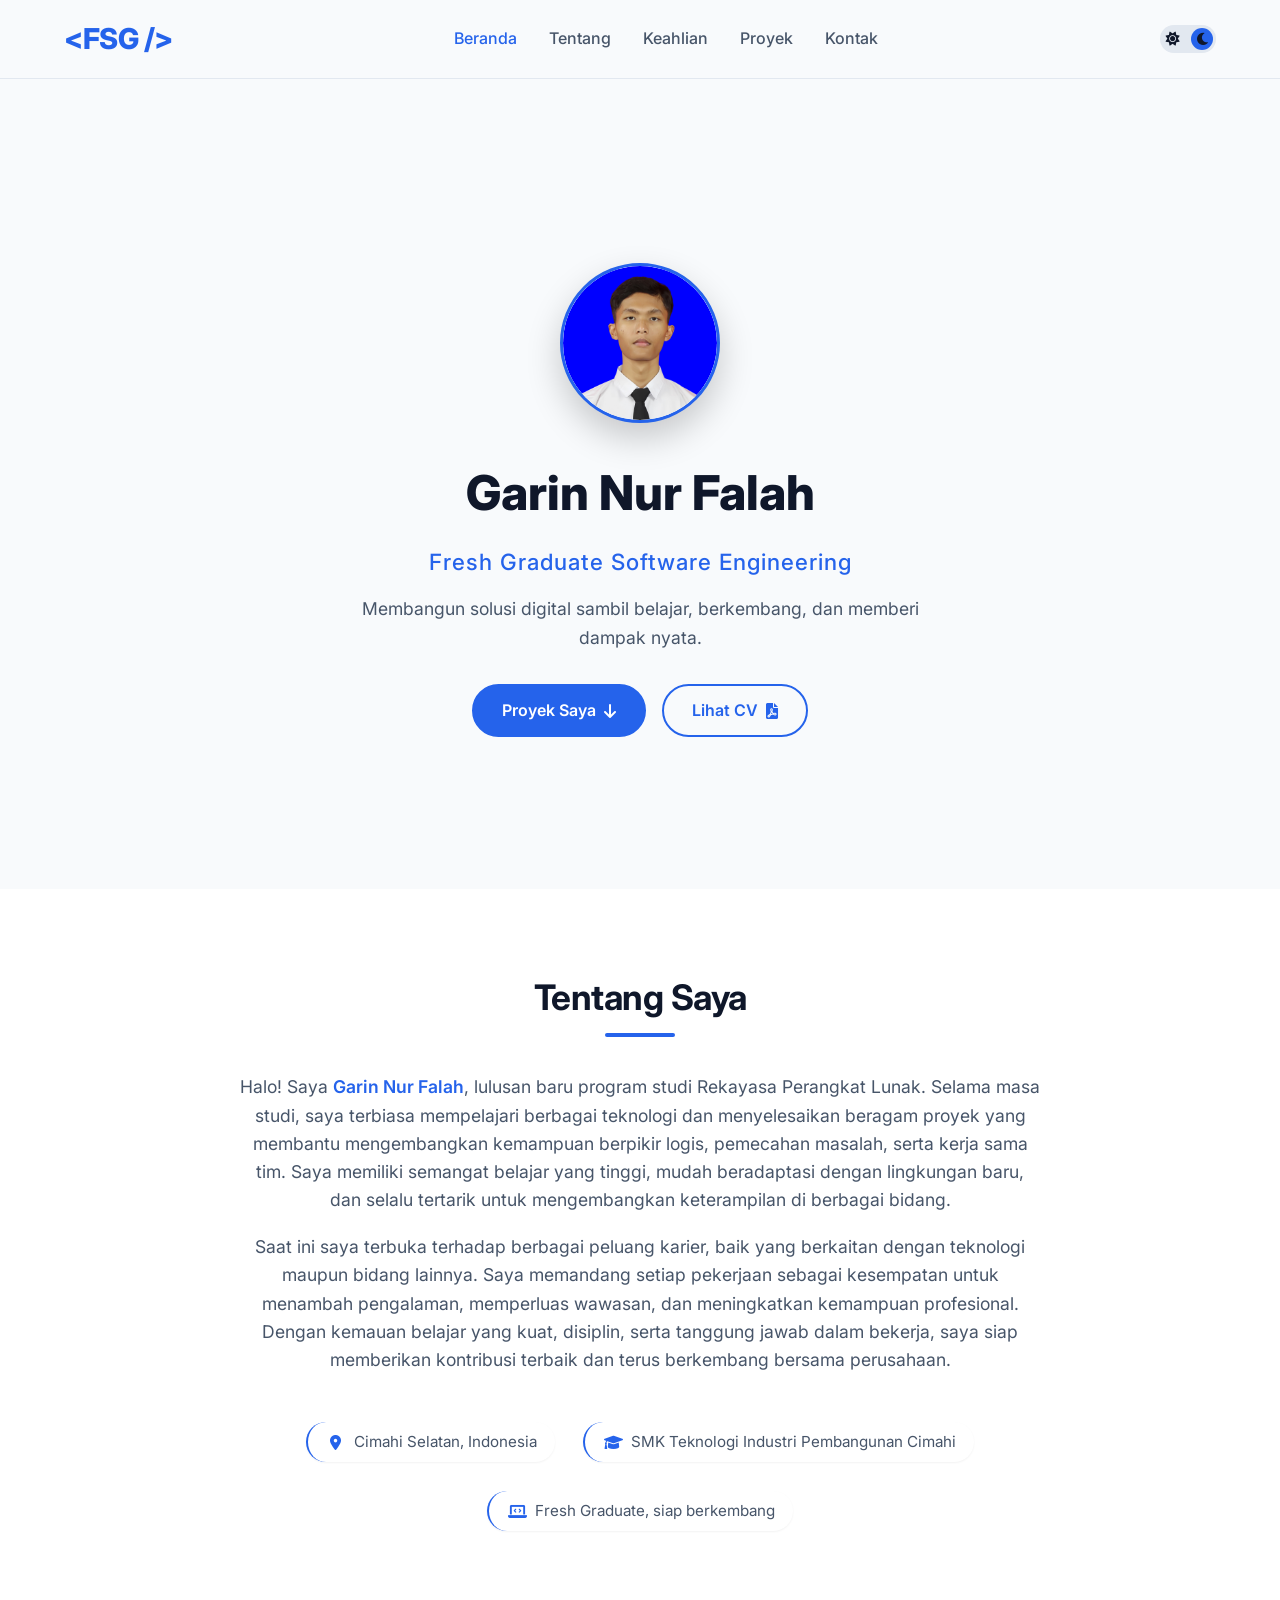
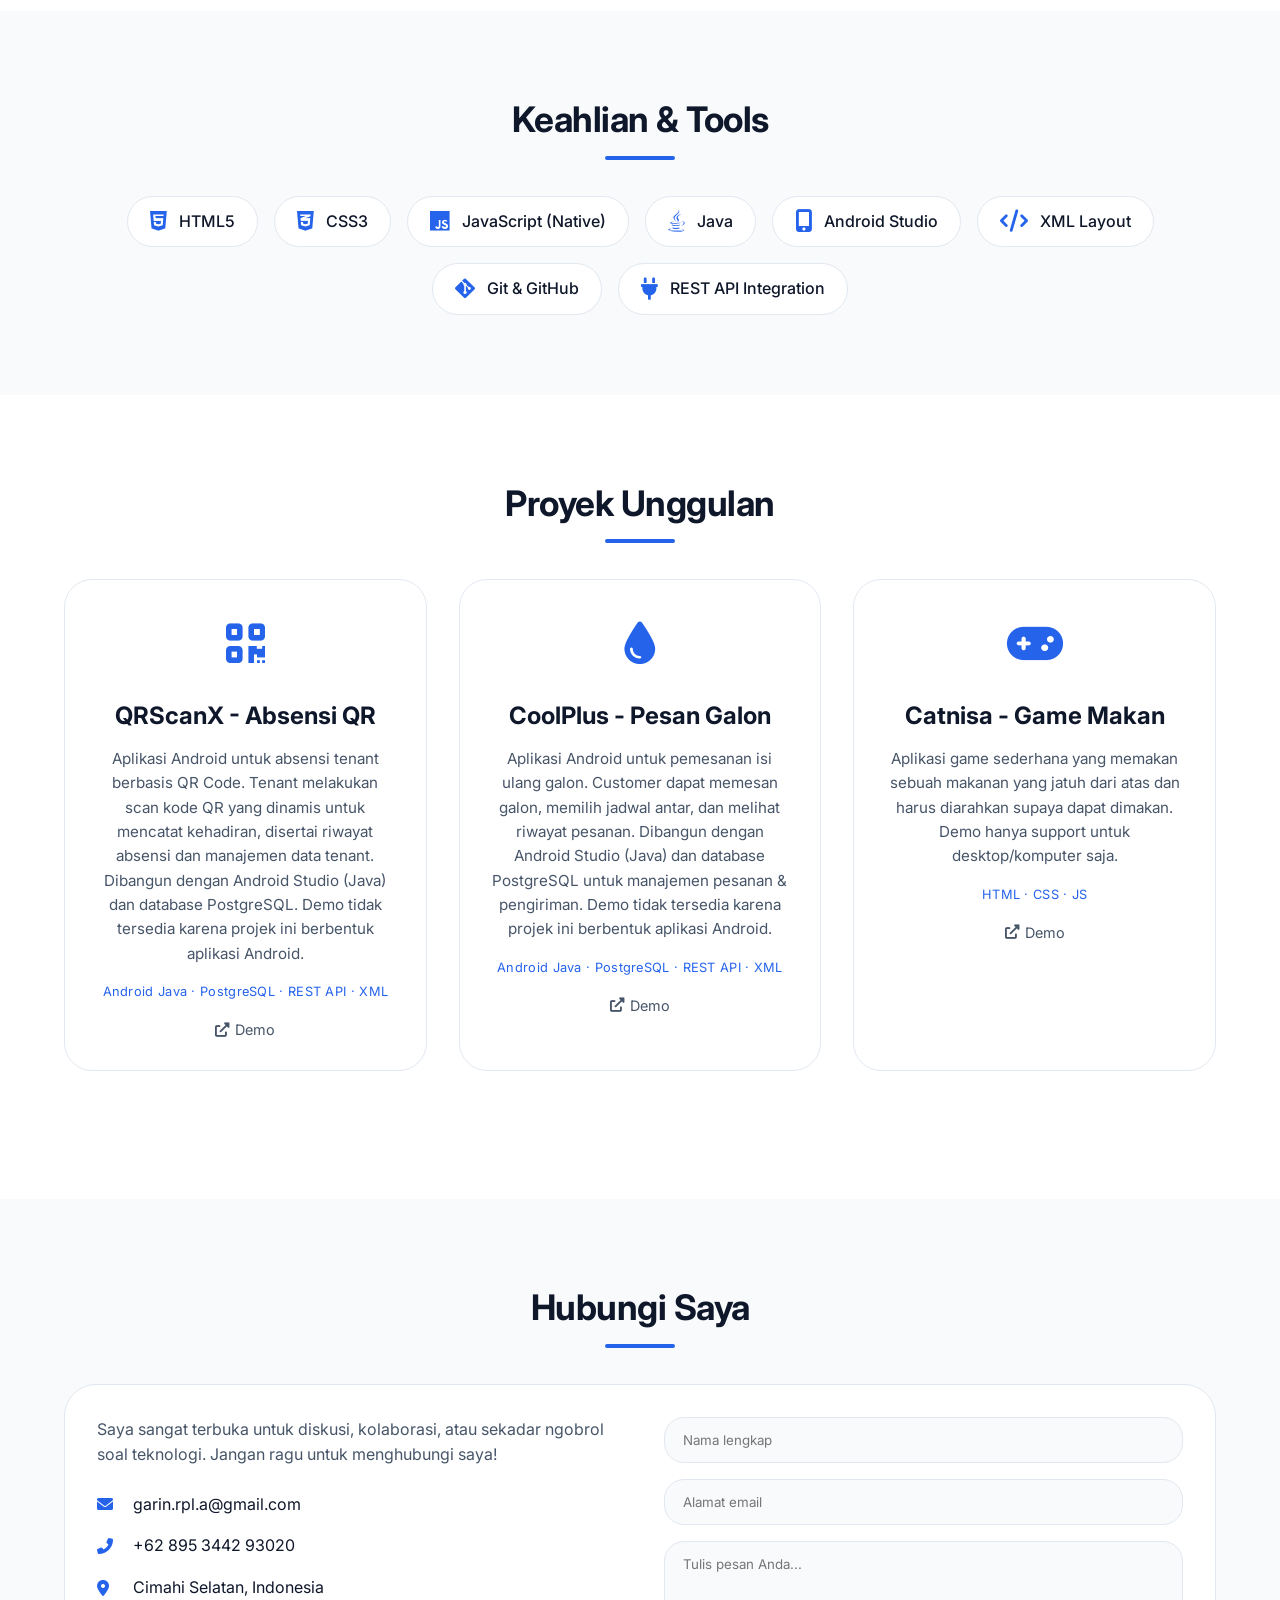
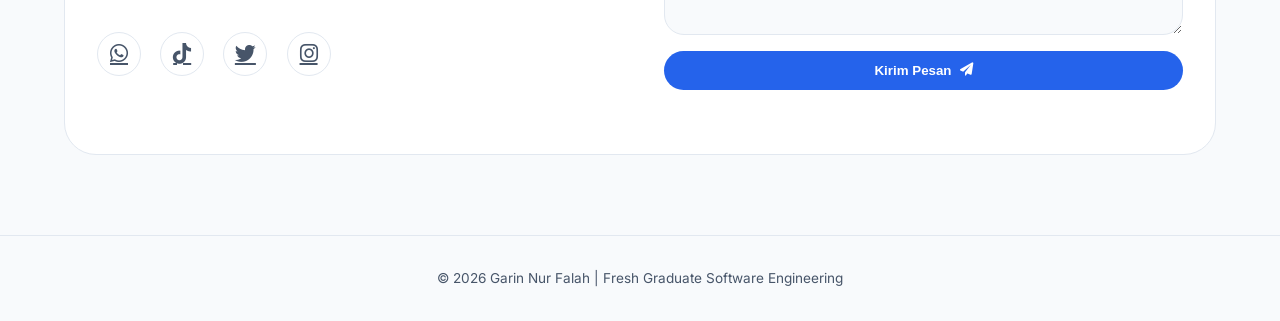
==== commit 1a80ff0d: "Update index.html" ====
--- a/index.html
+++ b/index.html
@@ -42,7 +42,7 @@
                 <p class="hero-title">Fresh Graduate Software Engineering</p>
                 <p class="hero-desc">Membangun solusi digital sambil belajar, berkembang, dan memberi dampak nyata.</p>
                 <div class="hero-buttons">
-                    <a href="#projects" class="btn btn-primary">Lihat Proyek <i class="fas fa-arrow-down"></i></a>
+                    <a href="#projects" class="btn btn-primary">Proyek Saya<i class="fas fa-arrow-down"></i></a>
                     <a href="https://drive.google.com/file/d/13CNF9sEGM7fuDnyTnQ1Wgf6ubqKePRch/view?usp=drivesdk" class="btn btn-outline">Lihat CV <i class="fas fa-file-pdf"></i></a>
                 </div>
             </div>
